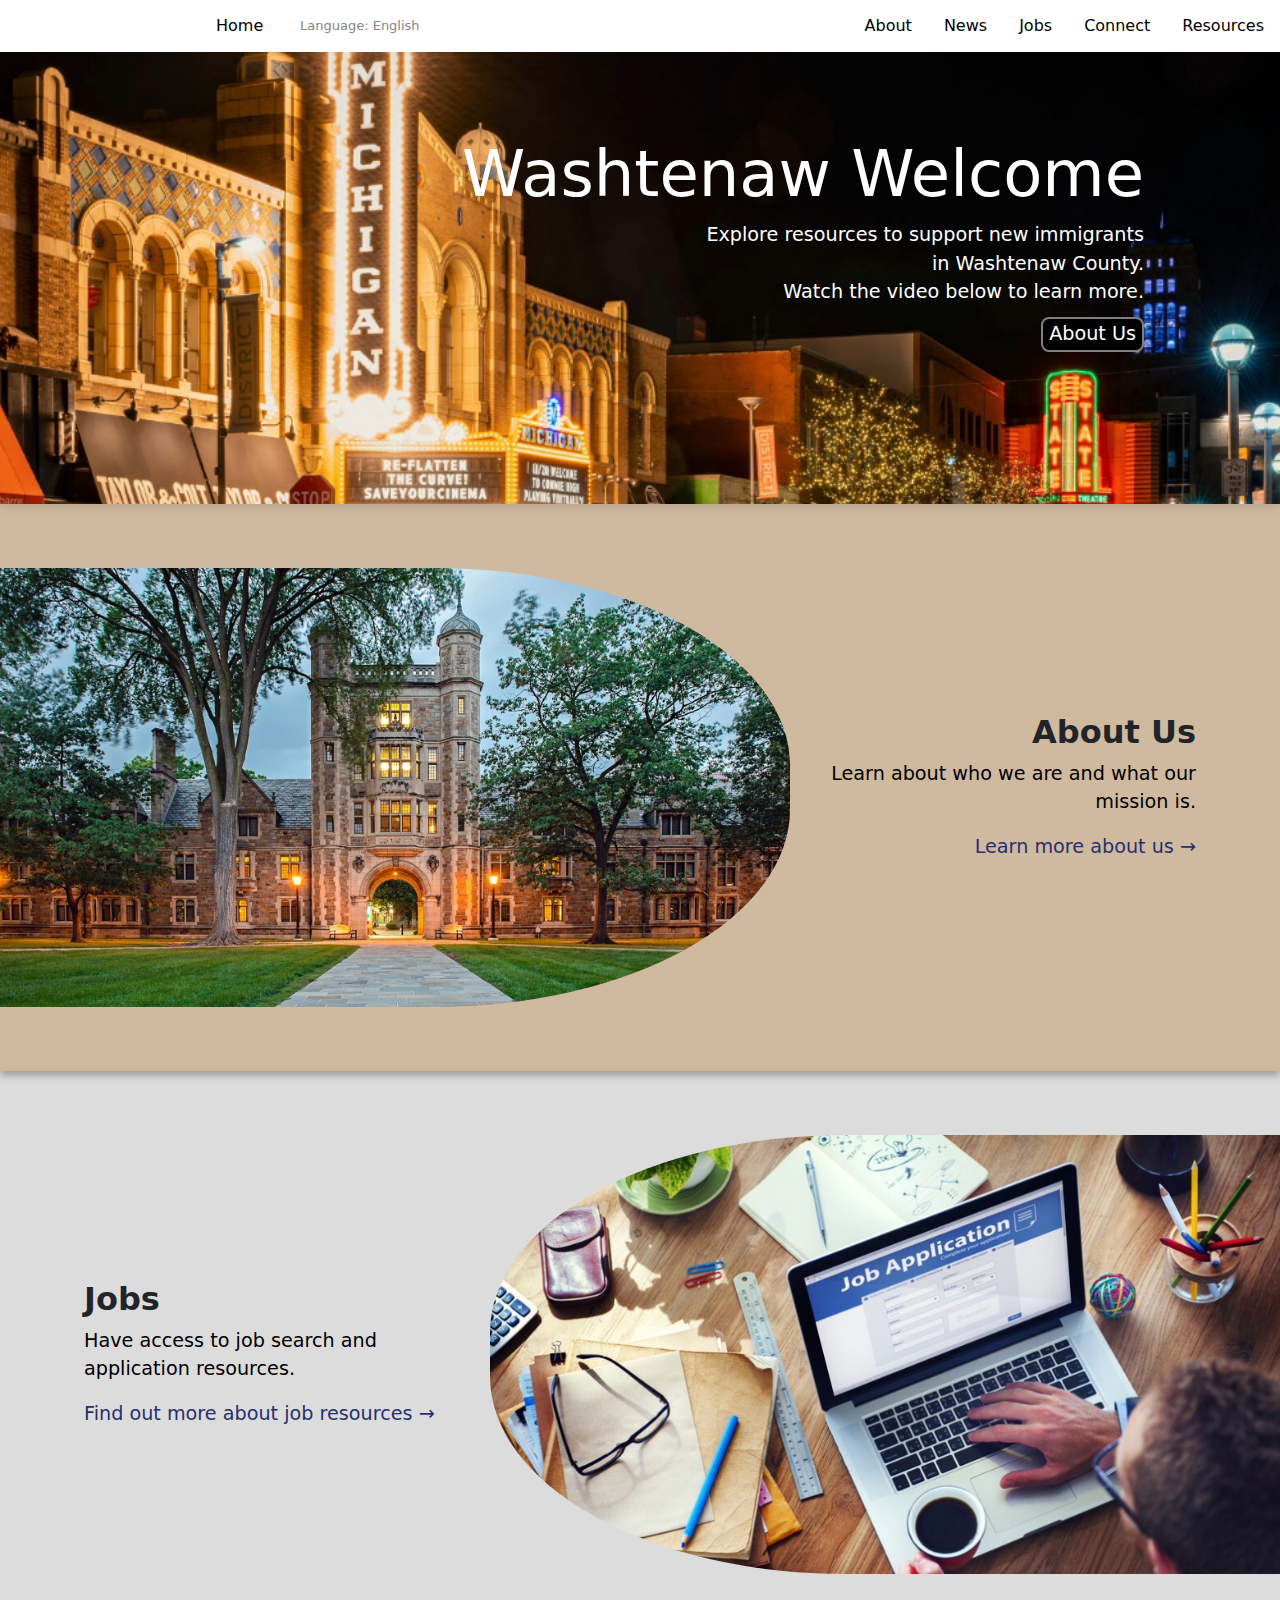
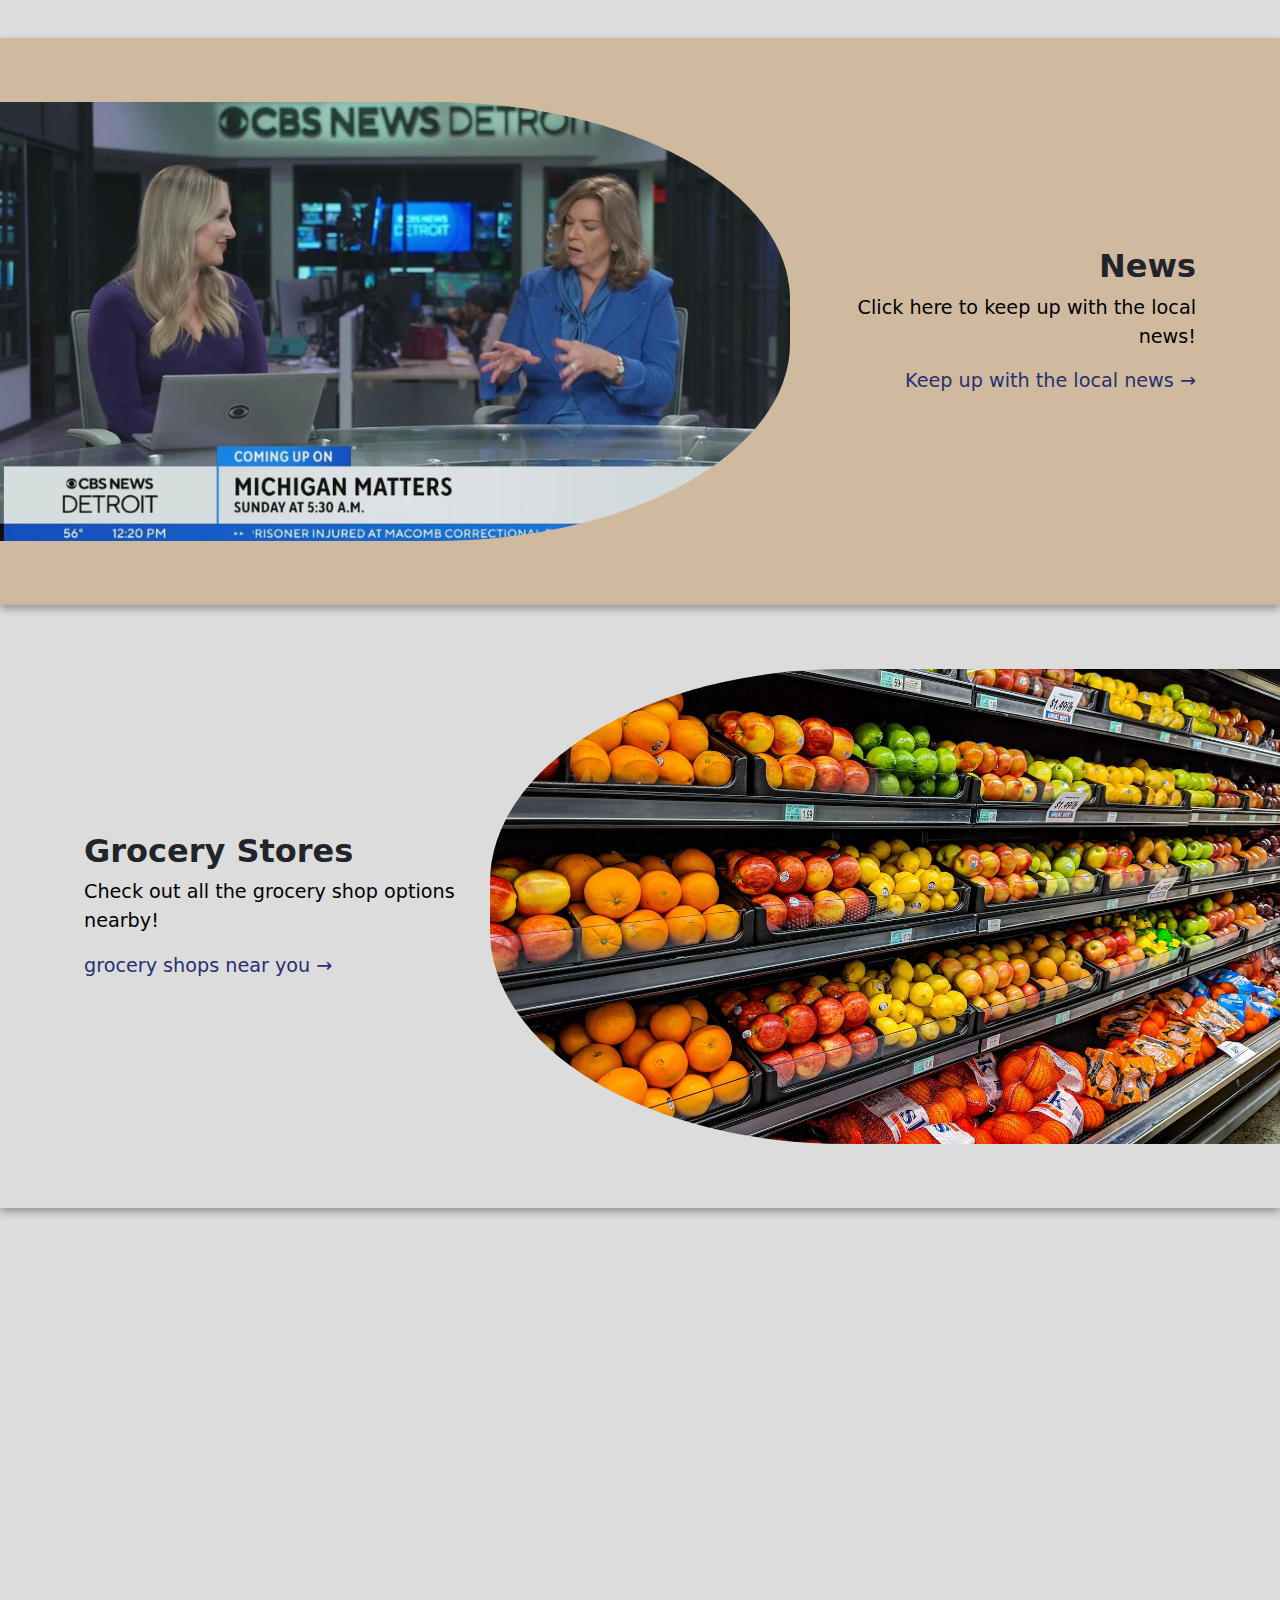
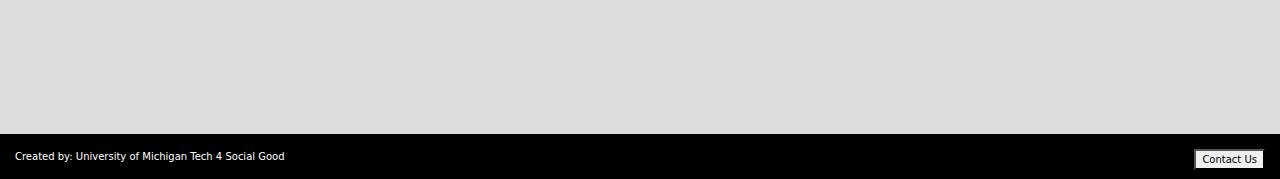
==== index.html @ 7ed46ae0 "small changes" ====
<!DOCTYPE html>
<html lang="en">
<head>
  <title>Home</title>
  <meta charset="utf-8">
  <meta name="viewport" content="width=device-width, initial-scale=1">
  <!-- Bootstrap -->
  <link href="https://cdn.jsdelivr.net/npm/bootstrap@5.3.0/dist/css/bootstrap.min.css" rel="stylesheet">
  <script src="https://cdn.jsdelivr.net/npm/bootstrap@5.3.0/dist/js/bootstrap.bundle.min.js"></script>
  <!-- Icons -->
  <link rel="stylesheet" href="https://cdnjs.cloudflare.com/ajax/libs/font-awesome/4.7.0/css/font-awesome.min.css">
  <!-- Our references -->
  <link rel="stylesheet" href="style.css">
  <script src="connected.js" type="text/javascript" defer></script>
</head>
<body class = "indexpage">

  <header-component></header-component>

  <div style="display: flex; position: relative; background-image: url('./images/index/statestreet.jpg'); background-size: cover; padding: 10px; box-shadow: 0 4px 8px rgba(0, 0, 0, 0.1);">
    <div class="text-box" style="flex: 1; padding: 10%; border-radius: 10px;">
        <div>
        <h1 class="glowing-text"  style="font-size: 5vw; text-align: right;">Washtenaw Welcome</h2>

        <p style="color: #ffffff; font-size: 1.5vw; text-align: right;">
          Explore resources to support new immigrants <br>
           in Washtenaw County. <br>
           Watch the video below to learn more.<br>
           <button class="custom-button" style="margin-top: 10px; align-self: right; size: 1.5vw;" onclick="window.location.href='about.html'">About Us</button>
          
        </p>
      </div>
    </div>
  </div>


  
  

  <!-- Carousel -->
  <!-- <div id="demo" class="carousel slide" data-bs-ride="carousel"> -->

    <!-- Indicators/dots -->
    <!-- <div class="carousel-indicators">
      <button type="button" data-bs-target="#demo" data-bs-slide-to="0" class="active"></button>
      <button type="button" data-bs-target="#demo" data-bs-slide-to="1"></button>
      <button type="button" data-bs-target="#demo" data-bs-slide-to="2"></button>
      <button type="button" data-bs-target="#demo" data-bs-slide-to="3"></button>
      <button type="button" data-bs-target="#demo" data-bs-slide-to="4"></button>
      <button type="button" data-bs-target="#demo" data-bs-slide-to="5"></button>
    </div>
     -->
    <!-- The slideshow/carousel -->
    <div style="display: flex; align-items: center; padding: 5% 5% 5% 0%; background-color: rgb(208, 186, 159); box-shadow: 0 4px 8px rgba(0, 0, 0, 0.317);">
      <img src="./images/index/UM_campus.jpg"style="width: 65%; max-width: 400px float; border-radius: 0% 45% 45% 0%;">
      <div style="padding: 20px;">
        <h4 style="font-weight: bolder; text-align: right; font-size: 2.5vw;">About Us</h4>
        <p style="text-align: right; font-size: 1.5vw;">Learn about who we are and what our mission is.</p>
        <a href="about.html" style="float: right; color:rgb(38, 48, 112); font-size: 1.5vw;">Learn more about us → </a>
      </div>
    </div>

    <div style="display: flex; align-items: center; padding: 5% 0% 5% 5%; box-shadow: 0 4px 8px rgba(0, 0, 0, 0.317);">
      <div style="padding: 20px;">
        <h4 style="font-weight: bolder; text-align: left; font-size: 2.5vw;">Jobs</h4>
        <p style="text-align: left; font-size: 1.5vw;">Have access to job search and application resources.</p>
        <a href="jobs.html" style="float: left; color:rgb(38, 48, 112); font-size: 1.5vw;">Find out more about job resources → </a>
      </div>
      <img src="./images/index/job.jpg" style="width: 65%; border-radius: 45% 0% 0% 45%; float: right;">
    </div>

    <div style="display: flex; align-items: center; padding: 5% 5% 5% 0%; background-color: rgb(208, 186, 159); box-shadow: 0 4px 8px rgba(0, 0, 0, 0.317);">
      <img src="./images/index/MI_NEWS.jpg"style="width: 65%; max-width: 400px float; border-radius: 0% 45% 45% 0%;">
      <div style="padding: 20px;">
        <h4 style="font-weight: bolder; text-align: right; font-size: 2.5vw;">News</h4>
        <p style="text-align: right; font-size: 1.5vw;">Click here to keep up with the local news!</p>
        <a href="news.html" style="float: right; color:rgb(38, 48, 112); font-size: 1.5vw;">Keep up with the local news → </a>
      </div>
    </div>


    <div style="display: flex; align-items: center; padding: 5% 0% 5% 5%; box-shadow: 0 4px 8px rgba(0, 0, 0, 0.317);">
      <div style="padding: 20px;">
        <h4 style="font-weight: bolder; text-align: left; font-size: 2.5vw;">Grocery Stores</h4>
        <p style="text-align: left; font-size: 1.5vw;">Check out all the grocery shop options nearby!</p>
        <a href="about.html" style="float: left; color:rgb(38, 48, 112); font-size: 1.5vw;">grocery shops near you → </a>
      </div>
      <img src="./images/index/grocery.jpeg"style="width: 65%; border-radius: 45% 0% 0% 45%;">
    </div>


    
      <!-- Add more image boxes as needed -->
    
    
    
    <!-- Left and right controls/icons
    <button class="carousel-control-prev" type="button" data-bs-target="#demo" data-bs-slide="prev" style="padding: 20px">
      <span class="carousel-control-prev-icon"></span>
    </button>
    <button class="carousel-control-next" type="button" data-bs-target="#demo" data-bs-slide="next" style="padding: 20px">
      <span class="carousel-control-next-icon"></span>
    </button>
  </div> -->

  <p align="center">
    <iframe width="650px" height="500px" style="padding:40px 0px 40px 0px;"
      src="https://www.youtube.com/embed/zKeGGfYfkYg">
    </iframe>
  </p>

  <footer-component></footer-component>

</body>
</html>
---- style.css ----
body {
    background-color: whitesmoke;
    height: 100%;
  }
  
  h1 {
    color: black;
    text-align: left;
    font-size: 5vw;
    /* margin: 5%; */
  }

  h3 {
    color:black;
    padding: 10%;
    font-size: 3em;
    /* text-shadow: 2px 2px 4px rgba(0, 0, 0, 0.5); */
  }
  
  p {
    color:black;
    font-size: 1.5em;
    text-align: left;
    /* margin: 5%; */
  }

  p3 {
    color:black;
    font-size: 1vw;
    text-align: center;
    padding: 10%;
    display:block;
    text-align: left;
  }

  /* footer */

  footer {
    font-size: 10px;
    position: relative;
    left: 0;
    bottom: 0;
    width: 100%;
    padding: 15px;
    background-color: black;
    color: white;
    z-index: 5
  }

  p2 {
    font-family: verdana;
    font-size: 10px;
  }

  /* header */

  ul {
    position: fixed;
    top: 0;
    width: 100%;
    list-style-type: none;
    margin: 0;
    padding: 0;
    overflow: visible;
    background-color: white;
    z-index: 5
  }
  
  li {
    float: left;
  }
  
  li a {
    display: block;
    color: black;
    text-align: center;
    padding: 14px 16px;
    text-decoration: none;
  }
  
  li a:hover {
    background-color: dodgerblue;
  }

  .active {
    background-color: white;
  }

  .btn {
    background-color: white; 
    border: none; 
    color: black; 
    padding: 12px 16px; 
    font-size: 16px; 
    cursor: pointer;
  }
  
  .btn:hover {
    color: dodgerblue;
    background-color: white;
  }

/* Dropdown Button */
.dropbtn {
  background-color: white;
  color: black;
  font-size: 16px;
  border: none;
  cursor: pointer;
  z-index: 6;
}

.dropbtn:hover, .dropbtn:focus {
  background-color: dodgerblue;
}

#myInput {
  box-sizing: border-box;
  background-image: './images/plane.png';
  background-position: 14px 12px;
  background-repeat: no-repeat;
  font-size: 16px;
  padding: 14px 20px 12px 45px;
  border: none;
  border-bottom: 1px solid #ddd;
}

#myInput:focus {outline: 3px solid #ddd;}

.dropdown {
  position: relative;
  display: inline-block;
  z-index: 6;
}

.dropdown-content {
  display: none;
  position: absolute;
  background-color: #f6f6f6;
  min-width: 150px;
  overflow: auto;
  border: 1px solid #ddd;
  z-index: 6;
  left: -40px; 
}

.dropdown-content a {
  color: black;
  padding: 10px 5px;
  text-decoration: none;
  display: block;
}

.dropdown-content a:hover {
  background-color: #f1f1f1;
}

.dropdown:hover .dropdown-content {
  display: block;
}

.dropdown a:hover {background-color: #ddd;}

.show {display: block;}

/* The alert message box */
.alert {
  position: -webkit-sticky; /* Safari */
  position: sticky;
  top: 0;
  background-color: red; 
  color: white;
  z-index: 10;
}

.closebtn {
  margin-left: 15px;
  color: white;
  font-weight: bold;
  float: right;
  font-size: 22px;
  line-height: 20px;
  cursor: pointer;
  transition: 0.3s;
}

.closebtn:hover {
  color: black;
}


/* Container holding the image and the text */
.container {

  position: relative;
  text-align: center;
  color: white;
  width: 100%;
  margin:auto;
  display: block;
}

.centered {
  font-size: 10vw;
  position: absolute;
  top: 50%;
  left: 50%;
  transform: translate(-50%, -50%);
}

/* Contact us */

.popup {
  position: fixed;
  z-index: 1;
  left: 0;
  top: 0;
  width: 100%;
  height: 100%;
  overflow: auto;
  background-color: rgba(0, 0, 0, 0.4);
  display: none;
}
.popup-content {
  background-color: white;
  margin: 10% auto;
  padding: 20px;
  border: 1px solid gray;
  width: 30%;
  font-weight: bolder;
}
.popup-content button {
  display: block;
  margin: 0 auto;
}
.show {
  display: block;
}

/* language option */
#box {
  margin: 0;
  width: 201px;
  height: 150px;
  background-color: #212121;
  position: fixed;
  display: none;
  inset: 0 0 auto auto;
  align-items: center;
  justify-content: center;
  left: 275px;
  top: 65px; 
  z-index: 2;
}

#language-box {
  width: 175px;
  height: 120px;
  background-color: white;
  border: 2px solid; /* Added "solid" for the border style */
  border-radius: 2px;
  box-sizing: border-box;
  overflow: hidden;
  margin-left: 13px;
  margin-top: 15px;
  transform: translateZ(0);
  z-index: 2;
}

#language-table {
  display: grid; /* Changed "grid-template-columns" to "display: grid" */
  grid-template-columns: 1fr 1fr;
  font-size: 13px;
  z-index: 2;
}

#language {
  background-color:white;
}

#language:hover {
  background-color:#aeb0b5;
}

.lang-btn {
  background-color: white;
  border: none;
  color: rgb(133, 133, 133);
  padding: 0;
  position: fixed;
  left: 300px;
  top: 16px; 
  font-size: 13px;
  cursor: pointer;
}

#deleter {
  height: 100%;
  width: 100%;
  margin-top: 50px;
  display:none;
  align-items: center;
  z-index: 1;
  position: fixed;
}

@media screen and (max-width: 610px) {
  .lang-btn {
    display: none;
  }
}

.custom-button {
  background-color: rgb(0, 0, 0);
  color: white; 
  border-radius: 8px;
  border: 2px solid rgba(255, 255, 255, 0.5);
  transition-duration: 0.4s;
  /* font-weight: bold; */
}

.custom-button:hover {
  background-color: white; 
  color: rgb(47, 54, 61);
  font-weight: bold;
  box-shadow: 0 12px 16px 0 rgba(0,0,0,0.24), 0 17px 50px 0 rgba(0,0,0,0.19);
}

@keyframes glowing {
  0% {
    text-shadow: 0 0 5px rgba(255, 202, 123, 0.5);
  }
  50% {
    text-shadow: 0 0 10px rgb(255, 192, 98, 1.0);
  }
  100% {
    text-shadow: 0 0 5px rgba(255, 202, 123, 0.5);
  }
}

.glowing-text {
  /* font-size: 10vw; */
  position: flex;
  top: 50%;
  left: 50%;
  /* transform: translate(-50%, -50%); */
  animation: glowing 2s infinite;
  color: white;
  /* text-align: center; */
  
}

/* about page */

.about-title{
  background: linear-gradient(rgba(0, 0, 0, 0.527),rgba(0, 0, 0, 0.5)), url("./images/about/umich_law_school.jpeg") no-repeat top center fixed;
  background-size: cover;
  /* width: 100%;
  margin: auto;
  display: block; */
  color: white;
  text-align: center;
  /* font-size: 2em; */
  text-align: left; 
  color: whitesmoke; 
  padding: 10%;
  text-shadow: 2px 2px 5px black;
}

section { 
  width: 100%;
  margin: auto; 
  display:flex; 
  align-items:center;
  justify-content: center;
  padding: 2em;
  /* background: linear-gradient(rgba(0, 0, 0, 0.527),rgba(0, 0, 0, 0.5)); */
}

.tag {
  opacity: 0;
  transform: translate(0, 10vh);
  transition: all 1s;
}

.tag.visible {
  opacity: 1;
  transform: translate(0, 0);
}

.gray { background-color: lightgray; }
.white { background-color: whitesmoke; }


.HoverDiv {
  position: relative;
  display:flex;
}

.HoverDiv img.move {
  max-width: 100%;
  text-align:center;
  -moz-transition: all 0.3s;
  -webkit-transition: all 0.3s;
  transition: all 0.3s;
}

.HoverDiv:hover img.move {
  -moz-transform: scale(1.1);
  -webkit-transform: scale(1.1);
  transform: scale(1.1);
}

img.move {
    display: inline-block;
    transition: 0.3s;
  position:relative;
  z-index:1;
}


img.move:hover {
   -webkit-transform: skewX(-20deg);
  -ms-transform: skewX(-20deg);
  transform: skewX(-20deg);
  -webkit-transform-origin:0 0;
  -ms-transform-origin:0 0;
  transform-origin:0 0;
}

.indexpage{
  background: rgb(220, 220, 220);
}

/* links */
a {
	color: #18272F;
  position: relative;
  text-decoration: none;
}

a::before {
  content: '';
  position: absolute;
  width: 100%;
  height: 3px;
  border-radius: 5px;
  background-color: #2b3355;
  bottom: 0;
  left: 0;
  transform-origin: right;
  transform: scaleX(0);
  transition: transform .3s ease-in-out;
}

a:hover::before {
  transform-origin: left;
  transform: scaleX(1);
}
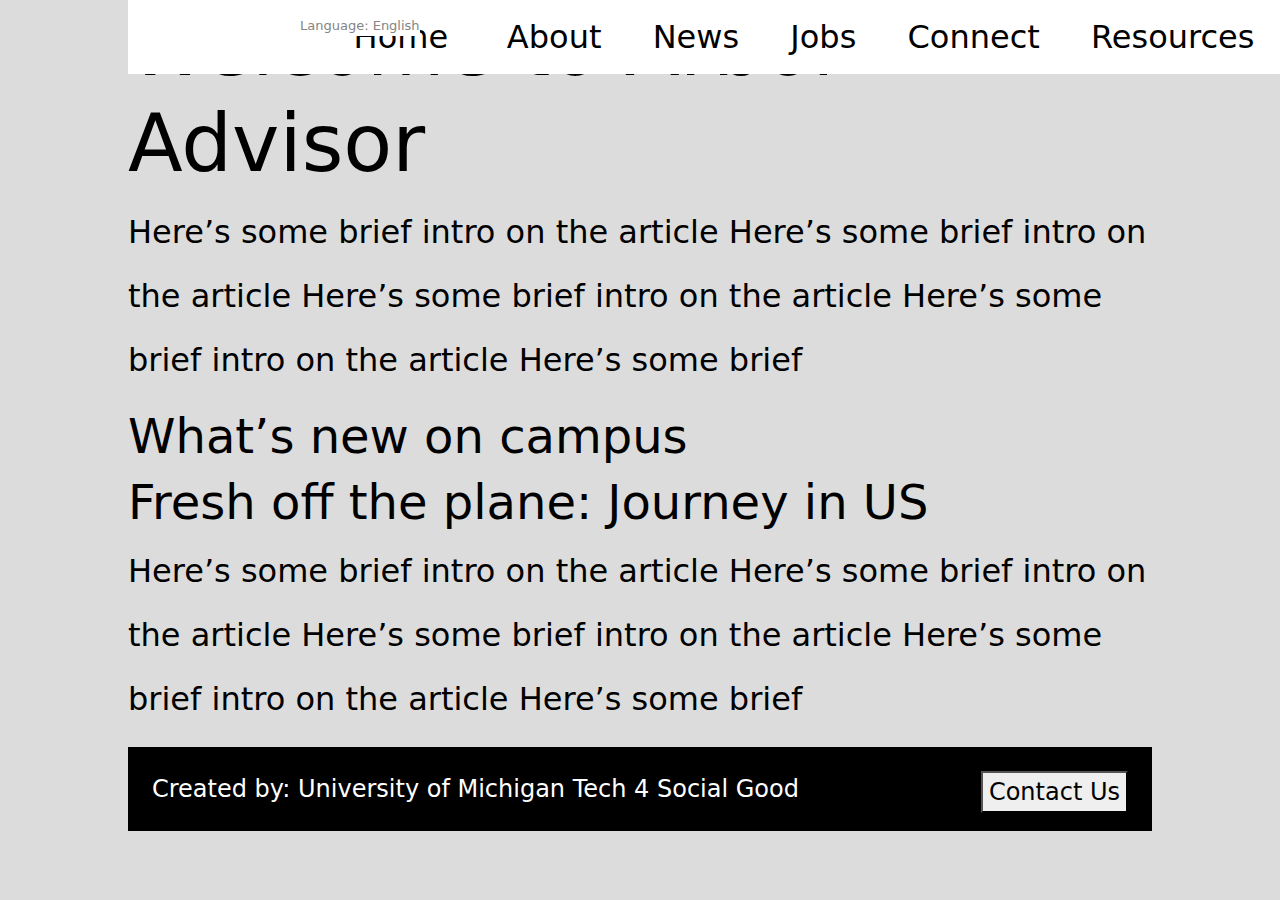
==== commit 62dae8b7: "Merge pull request #8 from mandyschen/kazuhidelee-patch-1" ====
--- a/index.html
+++ b/index.html
@@ -17,99 +17,38 @@
 
   <header-component></header-component>
 
-  <div style="display: flex; position: relative; background-image: url('./images/index/statestreet.jpg'); background-size: cover; padding: 10px; box-shadow: 0 4px 8px rgba(0, 0, 0, 0.1);">
-    <div class="text-box" style="flex: 1; padding: 10%; border-radius: 10px;">
+  <div>
+    <div>
         <div>
-        <h1 class="glowing-text"  style="font-size: 5vw; text-align: right;">Washtenaw Welcome</h2>
-
-        <p style="color: #ffffff; font-size: 1.5vw; text-align: right;">
-          Explore resources to support new immigrants <br>
-           in Washtenaw County. <br>
-           Watch the video below to learn more.<br>
-           <button class="custom-button" style="margin-top: 10px; align-self: right; size: 1.5vw;" onclick="window.location.href='about.html'">About Us</button>
-          
+        <h1 >Welcome to Arbor Advisor</h1>
+        <p>
+          Here’s some brief intro on the article 
+          Here’s some brief intro on the article Here’s some brief intro on the article 
+          Here’s some brief intro on the article 
+          Here’s some brief 
         </p>
       </div>
     </div>
   </div>
 
 
-  
-  
+  <div>
+    <h2>What’s new on campus</h2>
+    <div>
+        <!-- <img src="./images/index/job.jpg"> -->
+    </div>
+  </div>
 
-  <!-- Carousel -->
-  <!-- <div id="demo" class="carousel slide" data-bs-ride="carousel"> -->
-
-    <!-- Indicators/dots -->
-    <!-- <div class="carousel-indicators">
-      <button type="button" data-bs-target="#demo" data-bs-slide-to="0" class="active"></button>
-      <button type="button" data-bs-target="#demo" data-bs-slide-to="1"></button>
-      <button type="button" data-bs-target="#demo" data-bs-slide-to="2"></button>
-      <button type="button" data-bs-target="#demo" data-bs-slide-to="3"></button>
-      <button type="button" data-bs-target="#demo" data-bs-slide-to="4"></button>
-      <button type="button" data-bs-target="#demo" data-bs-slide-to="5"></button>
-    </div>
-     -->
-    <!-- The slideshow/carousel -->
-    <div style="display: flex; align-items: center; padding: 5% 5% 5% 0%; background-color: rgb(208, 186, 159); box-shadow: 0 4px 8px rgba(0, 0, 0, 0.317);">
-      <img src="./images/index/UM_campus.jpg"style="width: 65%; max-width: 400px float; border-radius: 0% 45% 45% 0%;">
-      <div style="padding: 20px;">
-        <h4 style="font-weight: bolder; text-align: right; font-size: 2.5vw;">About Us</h4>
-        <p style="text-align: right; font-size: 1.5vw;">Learn about who we are and what our mission is.</p>
-        <a href="about.html" style="float: right; color:rgb(38, 48, 112); font-size: 1.5vw;">Learn more about us → </a>
-      </div>
-    </div>
-
-    <div style="display: flex; align-items: center; padding: 5% 0% 5% 5%; box-shadow: 0 4px 8px rgba(0, 0, 0, 0.317);">
-      <div style="padding: 20px;">
-        <h4 style="font-weight: bolder; text-align: left; font-size: 2.5vw;">Jobs</h4>
-        <p style="text-align: left; font-size: 1.5vw;">Have access to job search and application resources.</p>
-        <a href="jobs.html" style="float: left; color:rgb(38, 48, 112); font-size: 1.5vw;">Find out more about job resources → </a>
-      </div>
-      <img src="./images/index/job.jpg" style="width: 65%; border-radius: 45% 0% 0% 45%; float: right;">
-    </div>
-
-    <div style="display: flex; align-items: center; padding: 5% 5% 5% 0%; background-color: rgb(208, 186, 159); box-shadow: 0 4px 8px rgba(0, 0, 0, 0.317);">
-      <img src="./images/index/MI_NEWS.jpg"style="width: 65%; max-width: 400px float; border-radius: 0% 45% 45% 0%;">
-      <div style="padding: 20px;">
-        <h4 style="font-weight: bolder; text-align: right; font-size: 2.5vw;">News</h4>
-        <p style="text-align: right; font-size: 1.5vw;">Click here to keep up with the local news!</p>
-        <a href="news.html" style="float: right; color:rgb(38, 48, 112); font-size: 1.5vw;">Keep up with the local news → </a>
-      </div>
-    </div>
-
-
-    <div style="display: flex; align-items: center; padding: 5% 0% 5% 5%; box-shadow: 0 4px 8px rgba(0, 0, 0, 0.317);">
-      <div style="padding: 20px;">
-        <h4 style="font-weight: bolder; text-align: left; font-size: 2.5vw;">Grocery Stores</h4>
-        <p style="text-align: left; font-size: 1.5vw;">Check out all the grocery shop options nearby!</p>
-        <a href="about.html" style="float: left; color:rgb(38, 48, 112); font-size: 1.5vw;">grocery shops near you → </a>
-      </div>
-      <img src="./images/index/grocery.jpeg"style="width: 65%; border-radius: 45% 0% 0% 45%;">
-    </div>
-
-
-    
-      <!-- Add more image boxes as needed -->
-    
-    
-    
-    <!-- Left and right controls/icons
-    <button class="carousel-control-prev" type="button" data-bs-target="#demo" data-bs-slide="prev" style="padding: 20px">
-      <span class="carousel-control-prev-icon"></span>
-    </button>
-    <button class="carousel-control-next" type="button" data-bs-target="#demo" data-bs-slide="next" style="padding: 20px">
-      <span class="carousel-control-next-icon"></span>
-    </button>
-  </div> -->
-
-  <p align="center">
-    <iframe width="650px" height="500px" style="padding:40px 0px 40px 0px;"
-      src="https://www.youtube.com/embed/zKeGGfYfkYg">
-    </iframe>
-  </p>
+  <div class="Rectangle-86;">
+    <h2>Fresh off the plane: Journey in US</h2>
+    <p>Here’s some brief intro on the article 
+      Here’s some brief intro on the article 
+      Here’s some brief intro on the article 
+      Here’s some brief intro on the article 
+      Here’s some brief</p>
+  </div>
 
   <footer-component></footer-component>
 
 </body>
-</html>+</html>
--- a/style.css
+++ b/style.css
@@ -1,33 +1,42 @@
-  
   body {
-    background-color: whitesmoke;
+    background-color: white;
     height: 100%;
+    padding: 0% 10%;
   }
   
   h1 {
     color: black;
     text-align: left;
-    font-size: 5vw;
-    /* margin: 5%; */
+    font-size: 5em;
+  }
+
+  h2 {
+    color: black;
+    text-align: left;
+    font-size: 3em;
   }
 
   h3 {
     color:black;
     padding: 10%;
-    font-size: 3em;
-    /* text-shadow: 2px 2px 4px rgba(0, 0, 0, 0.5); */
+    font-size: 2em;
   }
   
   p {
     color:black;
-    font-size: 1.5em;
+    font-size: 2em;
     text-align: left;
-    /* margin: 5%; */
+    line-height: 2em;
+  }
+
+  p2 {
+    font-family: verdana;
+    font-size: 3em;
   }
 
   p3 {
     color:black;
-    font-size: 1vw;
+    font-size: 5em;
     text-align: center;
     padding: 10%;
     display:block;
@@ -37,20 +46,15 @@
   /* footer */
 
   footer {
-    font-size: 10px;
+    font-size: 1.5em;
     position: relative;
     left: 0;
     bottom: 0;
     width: 100%;
-    padding: 15px;
+    padding: 1em;
     background-color: black;
     color: white;
-    z-index: 5
-  }
-
-  p2 {
-    font-family: verdana;
-    font-size: 10px;
+    z-index: 5;
   }
 
   /* header */
@@ -58,13 +62,14 @@
   ul {
     position: fixed;
     top: 0;
-    width: 100%;
+    width: 90%;
     list-style-type: none;
     margin: 0;
     padding: 0;
     overflow: visible;
     background-color: white;
-    z-index: 5
+    z-index: 5;
+    font-size: 2em;
   }
   
   li {
@@ -75,7 +80,7 @@
     display: block;
     color: black;
     text-align: center;
-    padding: 14px 16px;
+    padding: 1vw 2vw;
     text-decoration: none;
   }
   
@@ -91,15 +96,15 @@
     background-color: white; 
     border: none; 
     color: black; 
-    padding: 12px 16px; 
-    font-size: 16px; 
+    padding: 1em; 
+    font-size: 2em; 
     cursor: pointer;
   }
   
-  .btn:hover {
-    color: dodgerblue;
+  /* .btn:hover {
+    color: black;
     background-color: white;
-  }
+  } */
 
 /* Dropdown Button */
 .dropbtn {
@@ -164,9 +169,10 @@
 
 .show {display: block;}
 
-/* The alert message box */
+
+/* Alert box - to be deleted
 .alert {
-  position: -webkit-sticky; /* Safari */
+  position: -webkit-sticky; 
   position: sticky;
   top: 0;
   background-color: red; 
@@ -187,12 +193,11 @@
 
 .closebtn:hover {
   color: black;
-}
+} */
 
 
 /* Container holding the image and the text */
 .container {
-
   position: relative;
   text-align: center;
   color: white;
@@ -419,7 +424,6 @@
   z-index:1;
 }
 
-
 img.move:hover {
    -webkit-transform: skewX(-20deg);
   -ms-transform: skewX(-20deg);
@@ -460,3 +464,75 @@
 }
 
 
+.routes {
+  border: none;
+  color: black;
+  width: 90%;
+  padding: 2vw;
+  text-align: center;
+  text-decoration: none;
+  display: block;
+  font-size: 2vw;
+  /* margin: 4px 2px; */
+  cursor: pointer;
+  background-color: white;
+}
+
+.routes:hover {
+  background-color: #414141;
+  color: white;
+} 
+
+#container {
+  width: 100%;
+  margin: auto;
+}
+
+#first {
+  width: 30%;
+  float: left;
+  height: auto;
+}
+
+#second {
+  width: 70%;
+  float: left;
+  background-color: lightgray;
+}
+
+#clear {
+  clear: both;
+}
+
+.ourButton {
+  border: none;
+  color: black;
+  padding: 2vw;
+  text-align: center;
+  font-size: 2vw;
+  cursor: pointer;
+}
+
+.ourButton:hover {
+  background-color: black;
+  color: white;
+} 
+
+/* 
+.buttonRoutes button {
+  background-color: #04AA6D; 
+  border: 1px solid green; 
+  color: white; 
+  padding: 10px 24px; 
+  cursor: pointer; 
+  width: 50%; 
+  display: block; 
+}
+
+.buttonRoutes button:not(:last-child) {
+  border-bottom: none;
+}
+
+.buttonRoutes button:hover {
+  background-color: #3e8e41;
+} */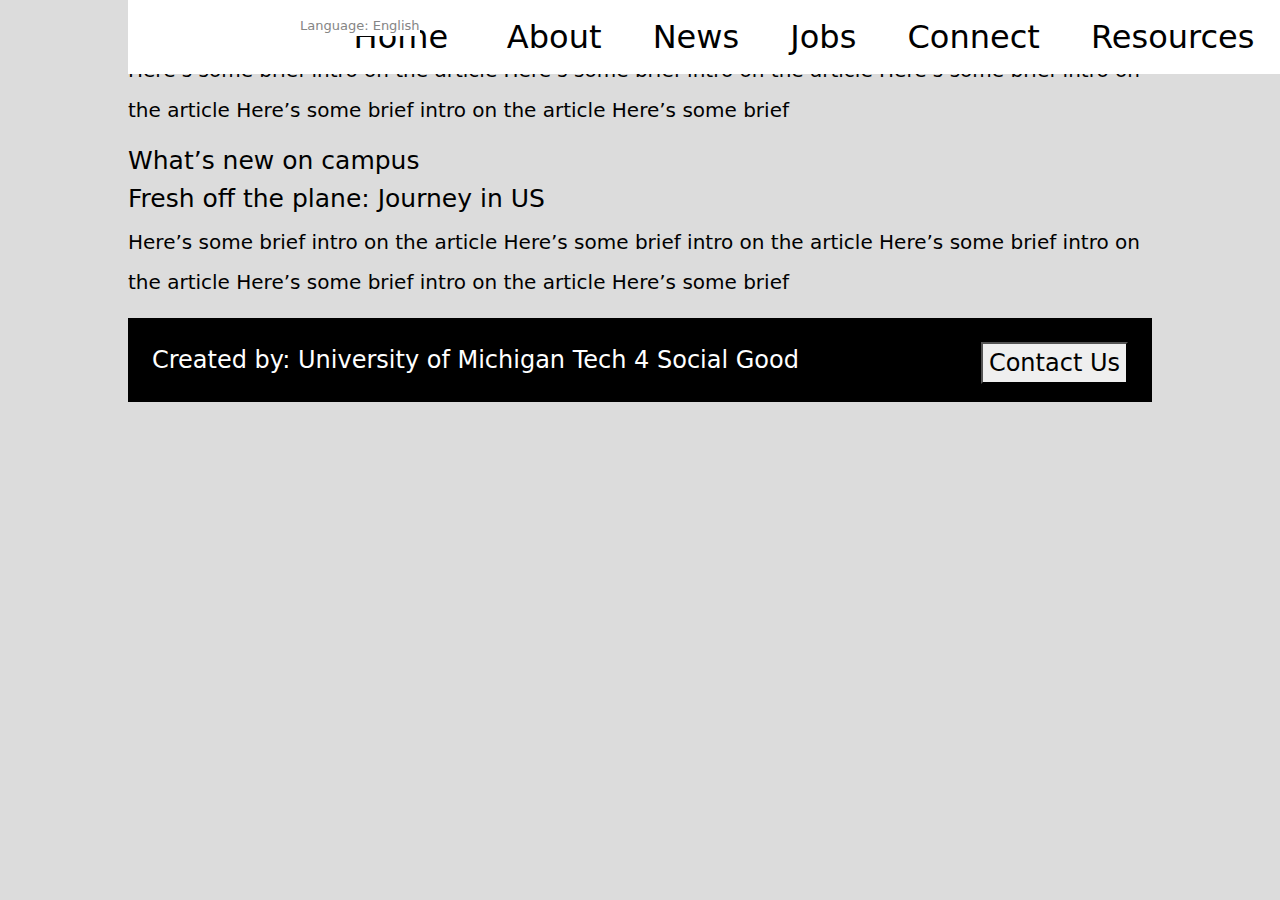
==== commit 67ba6f02: "index" ====
--- a/index.html
+++ b/index.html
@@ -51,4 +51,4 @@
   <footer-component></footer-component>
 
 </body>
-</html>
+</html>--- a/style.css
+++ b/style.css
@@ -7,40 +7,20 @@
   h1 {
     color: black;
     text-align: left;
-    font-size: 5em;
+    font-size: 35px;
   }
 
   h2 {
     color: black;
     text-align: left;
-    font-size: 3em;
-  }
-
-  h3 {
-    color:black;
-    padding: 10%;
-    font-size: 2em;
+    font-size: 25px;
   }
   
   p {
     color:black;
-    font-size: 2em;
+    font-size: 20px;
     text-align: left;
-    line-height: 2em;
-  }
-
-  p2 {
-    font-family: verdana;
-    font-size: 3em;
-  }
-
-  p3 {
-    color:black;
-    font-size: 5em;
-    text-align: center;
-    padding: 10%;
-    display:block;
-    text-align: left;
+    line-height: 40px;
   }
 
   /* footer */
@@ -170,34 +150,8 @@
 .show {display: block;}
 
 
-/* Alert box - to be deleted
-.alert {
-  position: -webkit-sticky; 
-  position: sticky;
-  top: 0;
-  background-color: red; 
-  color: white;
-  z-index: 10;
-}
-
-.closebtn {
-  margin-left: 15px;
-  color: white;
-  font-weight: bold;
-  float: right;
-  font-size: 22px;
-  line-height: 20px;
-  cursor: pointer;
-  transition: 0.3s;
-}
-
-.closebtn:hover {
-  color: black;
-} */
-
-
 /* Container holding the image and the text */
-.container {
+/* .container {
   position: relative;
   text-align: center;
   color: white;
@@ -212,7 +166,7 @@
   top: 50%;
   left: 50%;
   transform: translate(-50%, -50%);
-}
+} */
 
 /* Contact us */
 
@@ -316,57 +270,11 @@
   }
 }
 
-.custom-button {
-  background-color: rgb(0, 0, 0);
-  color: white; 
-  border-radius: 8px;
-  border: 2px solid rgba(255, 255, 255, 0.5);
-  transition-duration: 0.4s;
-  /* font-weight: bold; */
-}
-
-.custom-button:hover {
-  background-color: white; 
-  color: rgb(47, 54, 61);
-  font-weight: bold;
-  box-shadow: 0 12px 16px 0 rgba(0,0,0,0.24), 0 17px 50px 0 rgba(0,0,0,0.19);
-}
-
-@keyframes glowing {
-  0% {
-    text-shadow: 0 0 5px rgba(255, 202, 123, 0.5);
-  }
-  50% {
-    text-shadow: 0 0 10px rgb(255, 192, 98, 1.0);
-  }
-  100% {
-    text-shadow: 0 0 5px rgba(255, 202, 123, 0.5);
-  }
-}
-
-.glowing-text {
-  /* font-size: 10vw; */
-  position: flex;
-  top: 50%;
-  left: 50%;
-  /* transform: translate(-50%, -50%); */
-  animation: glowing 2s infinite;
-  color: white;
-  /* text-align: center; */
-  
-}
-
 /* about page */
 
 .about-title{
   background: linear-gradient(rgba(0, 0, 0, 0.527),rgba(0, 0, 0, 0.5)), url("./images/about/umich_law_school.jpeg") no-repeat top center fixed;
   background-size: cover;
-  /* width: 100%;
-  margin: auto;
-  display: block; */
-  color: white;
-  text-align: center;
-  /* font-size: 2em; */
   text-align: left; 
   color: whitesmoke; 
   padding: 10%;
@@ -468,11 +376,11 @@
   border: none;
   color: black;
   width: 90%;
-  padding: 2vw;
+  padding: 20px;
   text-align: center;
   text-decoration: none;
   display: block;
-  font-size: 2vw;
+  font-size: 20px;
   /* margin: 4px 2px; */
   cursor: pointer;
   background-color: white;
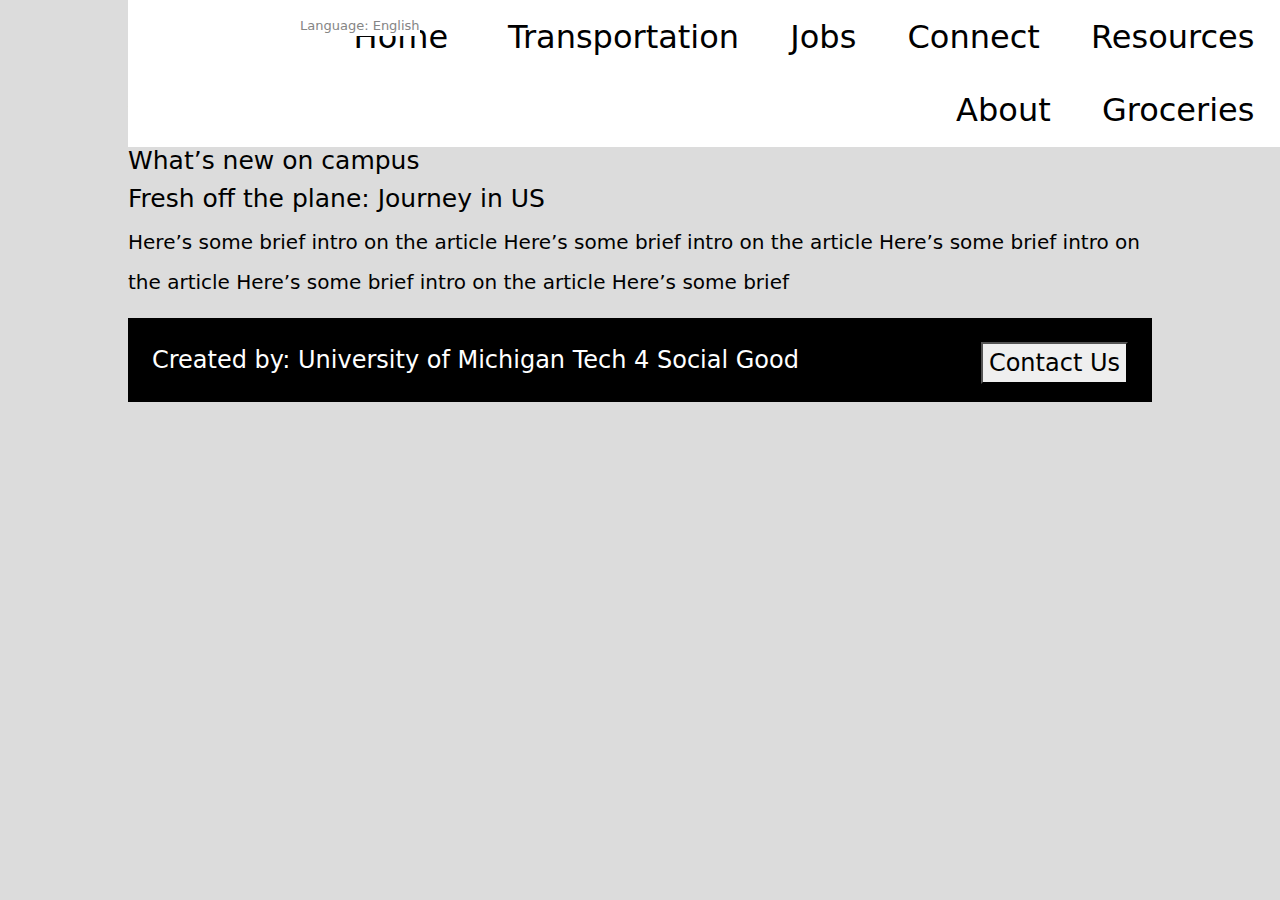
==== commit e3c94b06: "Merge branch 'main' of https://github.com/mandyschen/WashtenawWelcome into tony" ====
--- a/index.html
+++ b/index.html
@@ -51,4 +51,4 @@
   <footer-component></footer-component>
 
 </body>
-</html>+</html>
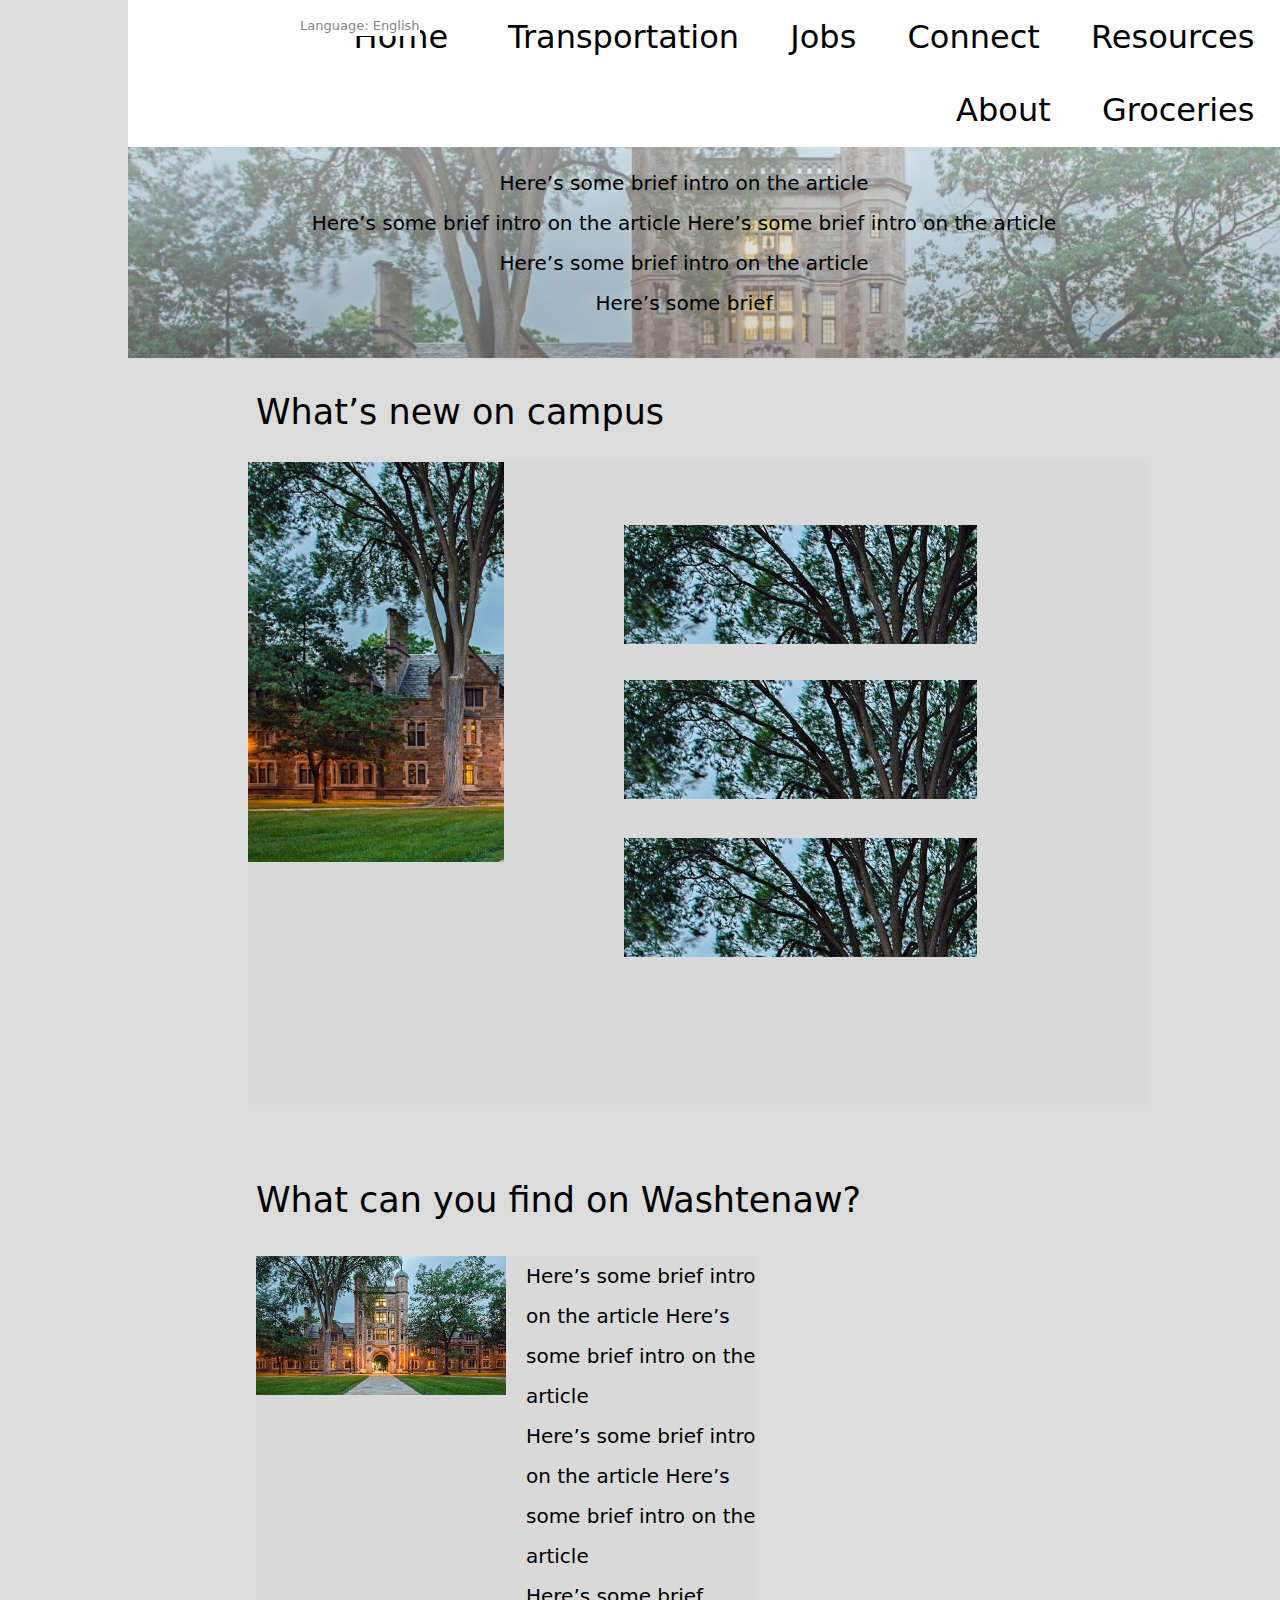
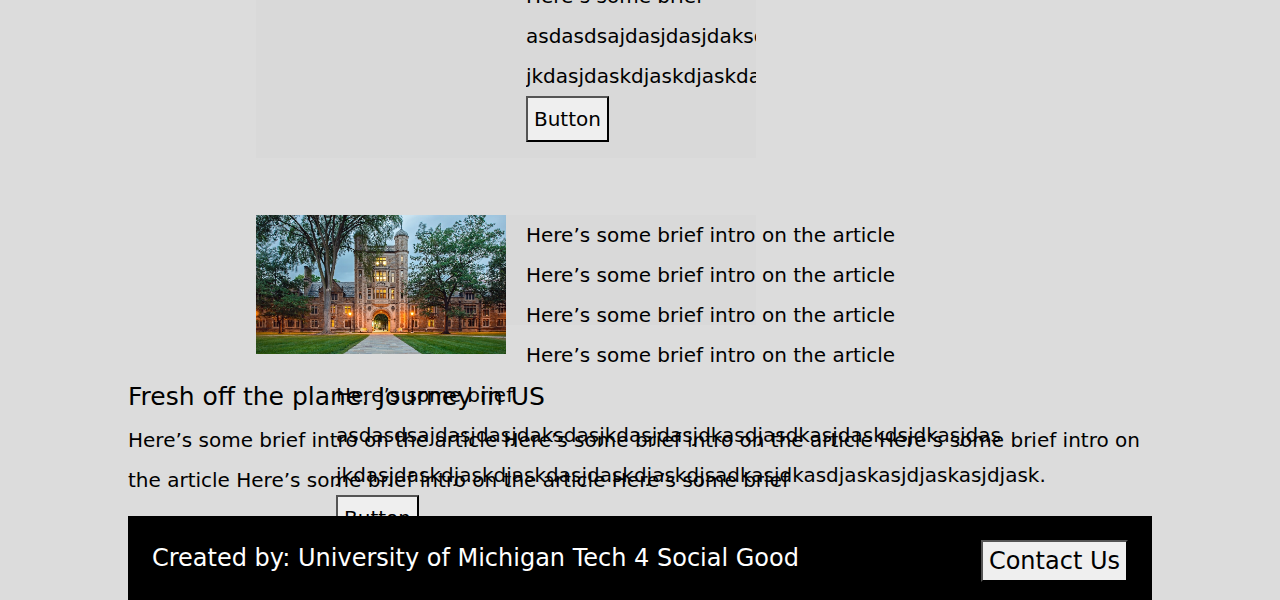
==== commit 9b3382f4: "index" ====
--- a/index.html
+++ b/index.html
@@ -17,27 +17,63 @@
 
   <header-component></header-component>
 
-  <div>
-    <div>
-        <div>
-        <h1 >Welcome to Arbor Advisor</h1>
-        <p>
-          Here’s some brief intro on the article 
-          Here’s some brief intro on the article Here’s some brief intro on the article 
-          Here’s some brief intro on the article 
-          Here’s some brief 
+  <div style="background: linear-gradient(rgba(255, 255, 255, 0.677), rgba(165, 165, 165, 0.5)), 
+              url(./images/about/umich_law_school.jpeg); background-size: cover;
+              width: 1280px;
+              height: 357px;
+              margin: 1px 0 33px;
+              padding: 112px 296px 90px 128px;">
+    <h1 style="text-align: center;">Welcome to Arbor Advisor</h1>
+    <p style="text-align: center;">
+      Here’s some brief intro on the article<br>
+      Here’s some brief intro on the article 
+      Here’s some brief intro on the article<br> 
+      Here’s some brief intro on the article <br>
+      Here’s some brief 
+    </p>
+</div>
+
+  
+
+<h1 style="margin: 33px 216.4px 29px 128px;">What’s new on campus</h1>
+<div style="display: flex; align-items: flex-start; width: 900px; margin: 29px 51px 74px 120px; background-color: #d9d9d9;">
+    <div style="width: 636px; height: 400px; background: url('./images/about/umich_law_school.jpeg'); background-size: cover;"></div>
+    <div style="display: flex; flex-direction: column; justify-content: space-between; margin: 29px 51px 74px 120px;">
+        <div style="width: 353px; height: 119px; background: url('./images/about/umich_law_school.jpeg'); margin: 34px 120px 18px 0;"></div>
+        <div style="width: 353px; height: 119px; background: url('./images/about/umich_law_school.jpeg'); margin: 18px 120px 20px 0;"></div>
+        <div style="width: 353px; height: 119px; background: url('./images/about/umich_law_school.jpeg'); margin: 19px 120px 74px 0"></div>
+    </div>
+</div>
+
+
+  <h1 style = "margin: 33px 216.4px 29px 128px;">What can you find on Washtenaw?</h1>
+  <div style="width: 500px; margin: 35px 79px 57px 128px; background-color: #d9d9d9; overflow: hidden;">
+    <img src="./images/about/umich_law_school.jpeg" alt="ALT TEXT" style="max-width: 50%; float: left; margin-right: 20px;">
+    <div style="overflow: hidden;">
+        <p style="text-align:left">
+            Here’s some brief intro on the article Here’s some brief intro on the article <br>
+            Here’s some brief intro on the article Here’s some brief intro on the article <br>
+            Here’s some brief asdasdsajdasjdasjdaksdasjkdasjdasjdkasdjasdkasjdaskdsjdkasjdas<br>
+            jkdasjdaskdjaskdjaskdasjdaskdjaskdjsadkasjdkasdjaskasjdjaskasjdjask.<br>
+            <button>Button</button>
         </p>
-      </div>
     </div>
   </div>
 
-
-  <div>
-    <h2>What’s new on campus</h2>
-    <div>
-        <!-- <img src="./images/index/job.jpg"> -->
+  <div style="width: 500px; margin: 35px 79px 57px 128px; background-color: #d9d9d9;">
+    <img src="./images/about/umich_law_school.jpeg" alt="ALT TEXT" style="max-width: 50%; float: left; margin-right: 20px;">
+    <div style="width: 593px;height: 110px; margin: 35px 126px 35px 80px;">
+        <p style="text-align:left">
+            Here’s some brief intro on the article Here’s some brief intro on the article <br>
+            Here’s some brief intro on the article Here’s some brief intro on the article <br>
+            Here’s some brief asdasdsajdasjdasjdaksdasjkdasjdasjdkasdjasdkasjdaskdsjdkasjdas<br>
+            jkdasjdaskdjaskdjaskdasjdaskdjaskdjsadkasjdkasdjaskasjdjaskasjdjask.<br>
+          <button>Button</button>
+        </p>
     </div>
   </div>
+
+  
 
   <div class="Rectangle-86;">
     <h2>Fresh off the plane: Journey in US</h2>
@@ -48,6 +84,8 @@
       Here’s some brief</p>
   </div>
 
+  
+
   <footer-component></footer-component>
 
 </body>
--- a/style.css
+++ b/style.css
@@ -1,148 +1,148 @@
-  body {
-    background-color: white;
-    height: 100%;
-    padding: 0% 10%;
-  }
-  
-  h1 {
-    color: black;
-    text-align: left;
-    font-size: 35px;
-  }
-
-  h2 {
-    color: black;
-    text-align: left;
-    font-size: 25px;
-  }
-  
-  p {
-    color:black;
-    font-size: 20px;
-    text-align: left;
-    line-height: 40px;
-  }
-
-  /* footer */
-
-  footer {
-    font-size: 1.5em;
-    position: relative;
-    left: 0;
-    bottom: 0;
-    width: 100%;
-    padding: 1em;
-    background-color: black;
-    color: white;
-    z-index: 5;
-  }
-
-  /* header */
-
-  ul {
-    position: fixed;
-    top: 0;
-    width: 90%;
-    list-style-type: none;
-    margin: 0;
-    padding: 0;
-    overflow: visible;
-    background-color: white;
-    z-index: 5;
-    font-size: 2em;
-  }
-  
-  li {
-    float: left;
-  }
-  
-  li a {
-    display: block;
-    color: black;
-    text-align: center;
-    padding: 1vw 2vw;
-    text-decoration: none;
-  }
-  
-  li a:hover {
-    background-color: dodgerblue;
-  }
-
-  .active {
-    background-color: white;
-  }
-
-  .btn {
-    background-color: white; 
-    border: none; 
-    color: black; 
-    padding: 1em; 
-    font-size: 2em; 
-    cursor: pointer;
-  }
-  
-  /* .btn:hover {
-    color: black;
-    background-color: white;
-  } */
+body {
+  background-color: white;
+  height: 100%;
+  padding: 0% 10%;
+}
+
+h1 {
+  color: black;
+  text-align: left;
+  font-size: 35px;
+}
+
+h2 {
+  color: black;
+  text-align: left;
+  font-size: 25px;
+}
+
+p {
+  color:black;
+  font-size: 20px;
+  text-align: left;
+  line-height: 40px;
+}
+
+/* footer */
+
+footer {
+  font-size: 1.5em;
+  position: relative;
+  left: 0;
+  bottom: 0;
+  width: 100%;
+  padding: 1em;
+  background-color: black;
+  color: white;
+  z-index: 5;
+}
+
+/* header */
+
+ul {
+  position: fixed;
+  top: 0;
+  width: 90%;
+  list-style-type: none;
+  margin: 0;
+  padding: 0;
+  overflow: visible;
+  background-color: white;
+  z-index: 5;
+  font-size: 2em;
+}
+
+li {
+  float: left;
+}
+
+li a {
+  display: block;
+  color: black;
+  text-align: center;
+  padding: 1vw 2vw;
+  text-decoration: none;
+}
+
+li a:hover {
+  background-color: dodgerblue;
+}
+
+.active {
+  background-color: white;
+}
+
+.btn {
+  background-color: white; 
+  border: none; 
+  color: black; 
+  padding: 1em; 
+  font-size: 2em; 
+  cursor: pointer;
+}
+
+/* .btn:hover {
+  color: black;
+  background-color: white;
+} */
 
 /* Dropdown Button */
 .dropbtn {
-  background-color: white;
-  color: black;
-  font-size: 16px;
-  border: none;
-  cursor: pointer;
-  z-index: 6;
+background-color: white;
+color: black;
+font-size: 16px;
+border: none;
+cursor: pointer;
+z-index: 6;
 }
 
 .dropbtn:hover, .dropbtn:focus {
-  background-color: dodgerblue;
+background-color: dodgerblue;
 }
 
 #myInput {
-  box-sizing: border-box;
-  background-image: './images/plane.png';
-  background-position: 14px 12px;
-  background-repeat: no-repeat;
-  font-size: 16px;
-  padding: 14px 20px 12px 45px;
-  border: none;
-  border-bottom: 1px solid #ddd;
+box-sizing: border-box;
+background-image: './images/plane.png';
+background-position: 14px 12px;
+background-repeat: no-repeat;
+font-size: 16px;
+padding: 14px 20px 12px 45px;
+border: none;
+border-bottom: 1px solid #ddd;
 }
 
 #myInput:focus {outline: 3px solid #ddd;}
 
 .dropdown {
-  position: relative;
-  display: inline-block;
-  z-index: 6;
+position: relative;
+display: inline-block;
+z-index: 6;
 }
 
 .dropdown-content {
-  display: none;
-  position: absolute;
-  background-color: #f6f6f6;
-  min-width: 150px;
-  overflow: auto;
-  border: 1px solid #ddd;
-  z-index: 6;
-  left: -40px; 
+display: none;
+position: absolute;
+background-color: #f6f6f6;
+min-width: 150px;
+overflow: auto;
+border: 1px solid #ddd;
+z-index: 6;
+left: -40px; 
 }
 
 .dropdown-content a {
-  color: black;
-  padding: 10px 5px;
-  text-decoration: none;
-  display: block;
+color: black;
+padding: 10px 5px;
+text-decoration: none;
+display: block;
 }
 
 .dropdown-content a:hover {
-  background-color: #f1f1f1;
+background-color: #f1f1f1;
 }
 
 .dropdown:hover .dropdown-content {
-  display: block;
+display: block;
 }
 
 .dropdown a:hover {background-color: #ddd;}
@@ -152,154 +152,154 @@
 
 /* Container holding the image and the text */
 /* .container {
-  position: relative;
-  text-align: center;
-  color: white;
-  width: 100%;
-  margin:auto;
-  display: block;
+position: relative;
+text-align: center;
+color: white;
+width: 100%;
+margin:auto;
+display: block;
 }
 
 .centered {
-  font-size: 10vw;
-  position: absolute;
-  top: 50%;
-  left: 50%;
-  transform: translate(-50%, -50%);
+font-size: 10vw;
+position: absolute;
+top: 50%;
+left: 50%;
+transform: translate(-50%, -50%);
 } */
 
 /* Contact us */
 
 .popup {
-  position: fixed;
-  z-index: 1;
-  left: 0;
-  top: 0;
-  width: 100%;
-  height: 100%;
-  overflow: auto;
-  background-color: rgba(0, 0, 0, 0.4);
-  display: none;
+position: fixed;
+z-index: 1;
+left: 0;
+top: 0;
+width: 100%;
+height: 100%;
+overflow: auto;
+background-color: rgba(0, 0, 0, 0.4);
+display: none;
 }
 .popup-content {
-  background-color: white;
-  margin: 10% auto;
-  padding: 20px;
-  border: 1px solid gray;
-  width: 30%;
-  font-weight: bolder;
+background-color: white;
+margin: 10% auto;
+padding: 20px;
+border: 1px solid gray;
+width: 30%;
+font-weight: bolder;
 }
 .popup-content button {
-  display: block;
-  margin: 0 auto;
+display: block;
+margin: 0 auto;
 }
 .show {
-  display: block;
+display: block;
 }
 
 /* language option */
 #box {
-  margin: 0;
-  width: 201px;
-  height: 150px;
-  background-color: #212121;
-  position: fixed;
+margin: 0;
+width: 201px;
+height: 150px;
+background-color: #212121;
+position: fixed;
+display: none;
+inset: 0 0 auto auto;
+align-items: center;
+justify-content: center;
+left: 275px;
+top: 65px; 
+z-index: 2;
+}
+
+#language-box {
+width: 175px;
+height: 120px;
+background-color: white;
+border: 2px solid; /* Added "solid" for the border style */
+border-radius: 2px;
+box-sizing: border-box;
+overflow: hidden;
+margin-left: 13px;
+margin-top: 15px;
+transform: translateZ(0);
+z-index: 2;
+}
+
+#language-table {
+display: grid; /* Changed "grid-template-columns" to "display: grid" */
+grid-template-columns: 1fr 1fr;
+font-size: 13px;
+z-index: 2;
+}
+
+#language {
+background-color:white;
+}
+
+#language:hover {
+background-color:#aeb0b5;
+}
+
+.lang-btn {
+background-color: white;
+border: none;
+color: rgb(133, 133, 133);
+padding: 0;
+position: fixed;
+left: 300px;
+top: 16px; 
+font-size: 13px;
+cursor: pointer;
+}
+
+#deleter {
+height: 100%;
+width: 100%;
+margin-top: 50px;
+display:none;
+align-items: center;
+z-index: 1;
+position: fixed;
+}
+
+@media screen and (max-width: 610px) {
+.lang-btn {
   display: none;
-  inset: 0 0 auto auto;
-  align-items: center;
-  justify-content: center;
-  left: 275px;
-  top: 65px; 
-  z-index: 2;
-}
-
-#language-box {
-  width: 175px;
-  height: 120px;
-  background-color: white;
-  border: 2px solid; /* Added "solid" for the border style */
-  border-radius: 2px;
-  box-sizing: border-box;
-  overflow: hidden;
-  margin-left: 13px;
-  margin-top: 15px;
-  transform: translateZ(0);
-  z-index: 2;
-}
-
-#language-table {
-  display: grid; /* Changed "grid-template-columns" to "display: grid" */
-  grid-template-columns: 1fr 1fr;
-  font-size: 13px;
-  z-index: 2;
-}
-
-#language {
-  background-color:white;
-}
-
-#language:hover {
-  background-color:#aeb0b5;
-}
-
-.lang-btn {
-  background-color: white;
-  border: none;
-  color: rgb(133, 133, 133);
-  padding: 0;
-  position: fixed;
-  left: 300px;
-  top: 16px; 
-  font-size: 13px;
-  cursor: pointer;
-}
-
-#deleter {
-  height: 100%;
-  width: 100%;
-  margin-top: 50px;
-  display:none;
-  align-items: center;
-  z-index: 1;
-  position: fixed;
-}
-
-@media screen and (max-width: 610px) {
-  .lang-btn {
-    display: none;
-  }
+}
 }
 
 /* about page */
 
 .about-title{
-  background: linear-gradient(rgba(0, 0, 0, 0.527),rgba(0, 0, 0, 0.5)), url("./images/about/umich_law_school.jpeg") no-repeat top center fixed;
-  background-size: cover;
-  text-align: left; 
-  color: whitesmoke; 
-  padding: 10%;
-  text-shadow: 2px 2px 5px black;
+background: linear-gradient(rgba(0, 0, 0, 0.527),rgba(0, 0, 0, 0.5)), url("./images/about/umich_law_school.jpeg") no-repeat top center fixed;
+background-size: cover;
+text-align: left; 
+color: whitesmoke; 
+padding: 10%;
+text-shadow: 2px 2px 5px black;
 }
 
 section { 
-  width: 100%;
-  margin: auto; 
-  display:flex; 
-  align-items:center;
-  justify-content: center;
-  padding: 2em;
-  /* background: linear-gradient(rgba(0, 0, 0, 0.527),rgba(0, 0, 0, 0.5)); */
+width: 100%;
+margin: auto; 
+display:flex; 
+align-items:center;
+justify-content: center;
+padding: 2em;
+/* background: linear-gradient(rgba(0, 0, 0, 0.527),rgba(0, 0, 0, 0.5)); */
 }
 
 .tag {
-  opacity: 0;
-  transform: translate(0, 10vh);
-  transition: all 1s;
+opacity: 0;
+transform: translate(0, 10vh);
+transition: all 1s;
 }
 
 .tag.visible {
-  opacity: 1;
-  transform: translate(0, 0);
+opacity: 1;
+transform: translate(0, 0);
 }
 
 .gray { background-color: lightgray; }
@@ -307,140 +307,141 @@
 
 
 .HoverDiv {
-  position: relative;
-  display:flex;
+position: relative;
+display:flex;
 }
 
 .HoverDiv img.move {
-  max-width: 100%;
-  text-align:center;
-  -moz-transition: all 0.3s;
-  -webkit-transition: all 0.3s;
-  transition: all 0.3s;
+max-width: 100%;
+text-align:center;
+-moz-transition: all 0.3s;
+-webkit-transition: all 0.3s;
+transition: all 0.3s;
 }
 
 .HoverDiv:hover img.move {
-  -moz-transform: scale(1.1);
-  -webkit-transform: scale(1.1);
-  transform: scale(1.1);
+-moz-transform: scale(1.1);
+-webkit-transform: scale(1.1);
+transform: scale(1.1);
 }
 
 img.move {
-    display: inline-block;
-    transition: 0.3s;
-  position:relative;
-  z-index:1;
+  display: inline-block;
+  transition: 0.3s;
+position:relative;
+z-index:1;
 }
 
 img.move:hover {
-   -webkit-transform: skewX(-20deg);
-  -ms-transform: skewX(-20deg);
-  transform: skewX(-20deg);
-  -webkit-transform-origin:0 0;
-  -ms-transform-origin:0 0;
-  transform-origin:0 0;
+ -webkit-transform: skewX(-20deg);
+-ms-transform: skewX(-20deg);
+transform: skewX(-20deg);
+-webkit-transform-origin:0 0;
+-ms-transform-origin:0 0;
+transform-origin:0 0;
 }
 
 .indexpage{
-  background: rgb(220, 220, 220);
+background: rgb(220, 220, 220);
 }
 
 /* links */
 a {
-	color: #18272F;
-  position: relative;
-  text-decoration: none;
+color: #18272F;
+position: relative;
+text-decoration: none;
 }
 
 a::before {
-  content: '';
-  position: absolute;
-  width: 100%;
-  height: 3px;
-  border-radius: 5px;
-  background-color: #2b3355;
-  bottom: 0;
-  left: 0;
-  transform-origin: right;
-  transform: scaleX(0);
-  transition: transform .3s ease-in-out;
+content: '';
+position: absolute;
+width: 100%;
+height: 3px;
+border-radius: 5px;
+background-color: #2b3355;
+bottom: 0;
+left: 0;
+transform-origin: right;
+transform: scaleX(0);
+transition: transform .3s ease-in-out;
 }
 
 a:hover::before {
-  transform-origin: left;
-  transform: scaleX(1);
+transform-origin: left;
+transform: scaleX(1);
 }
 
 
 .routes {
-  border: none;
-  color: black;
-  width: 90%;
-  padding: 20px;
-  text-align: center;
-  text-decoration: none;
-  display: block;
-  font-size: 20px;
-  /* margin: 4px 2px; */
-  cursor: pointer;
-  background-color: white;
+border: none;
+color: black;
+width: 90%;
+padding: 20px;
+text-align: center;
+text-decoration: none;
+display: block;
+font-size: 20px;
+/* margin: 4px 2px; */
+cursor: pointer;
+background-color: white;
 }
 
 .routes:hover {
-  background-color: #414141;
-  color: white;
+background-color: #414141;
+color: white;
 } 
 
 #container {
-  width: 100%;
-  margin: auto;
+width: 100%;
+margin: auto;
 }
 
 #first {
-  width: 30%;
-  float: left;
-  height: auto;
+width: 30%;
+float: left;
+height: auto;
 }
 
 #second {
-  width: 70%;
-  float: left;
-  background-color: lightgray;
+width: 70%;
+float: left;
+background-color: lightgray;
 }
 
 #clear {
-  clear: both;
+clear: both;
 }
 
 .ourButton {
-  border: none;
-  color: black;
-  padding: 2vw;
-  text-align: center;
-  font-size: 2vw;
-  cursor: pointer;
+border: none;
+color: black;
+padding: 2vw;
+text-align: center;
+font-size: 2vw;
+cursor: pointer;
 }
 
 .ourButton:hover {
-  background-color: black;
-  color: white;
+background-color: black;
+color: white;
 } 
 
 /* 
 .buttonRoutes button {
-  background-color: #04AA6D; 
-  border: 1px solid green; 
-  color: white; 
-  padding: 10px 24px; 
-  cursor: pointer; 
-  width: 50%; 
-  display: block; 
+background-color: #04AA6D; 
+border: 1px solid green; 
+color: white; 
+padding: 10px 24px; 
+cursor: pointer; 
+width: 50%; 
+display: block; 
 }
 
 .buttonRoutes button:not(:last-child) {
-  border-bottom: none;
+border-bottom: none;
 }
 
 .buttonRoutes button:hover {
-  background-color: #3e8e41;
-} */+background-color: #3e8e41;
+} */
+
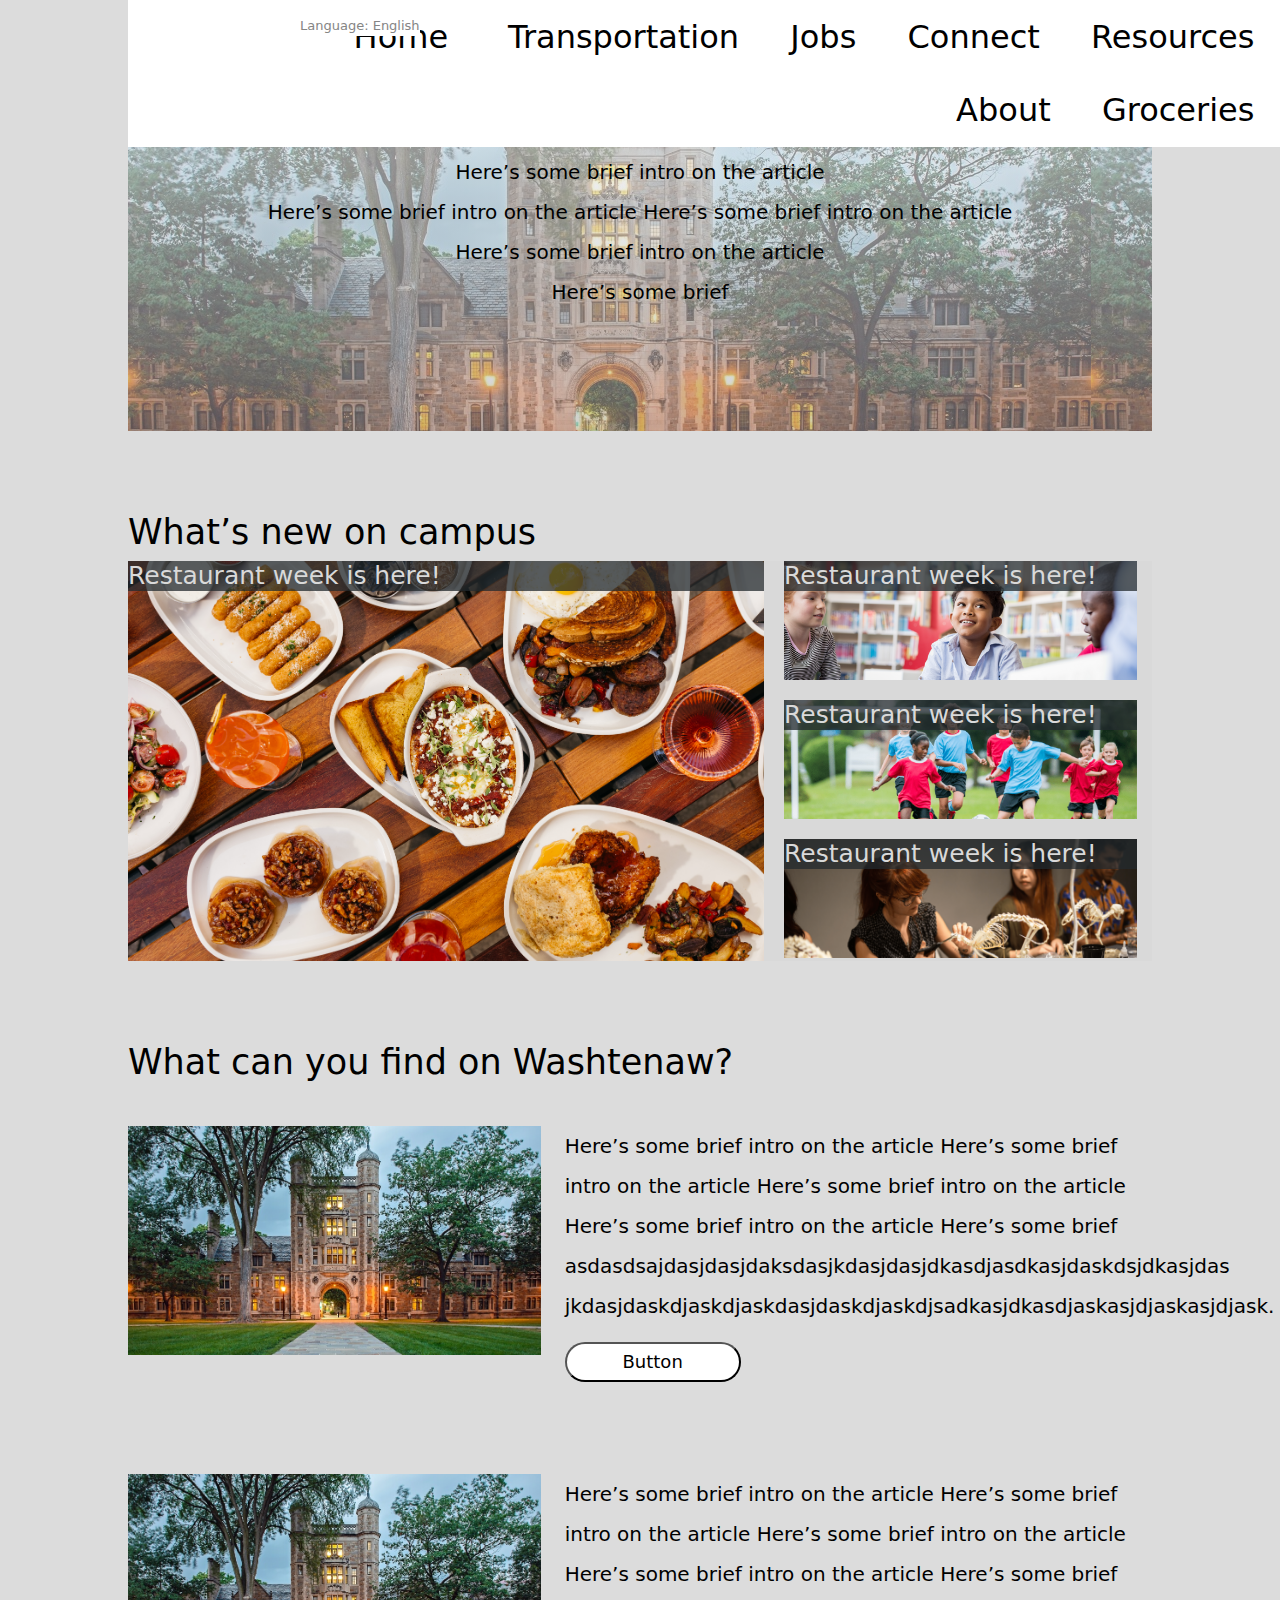
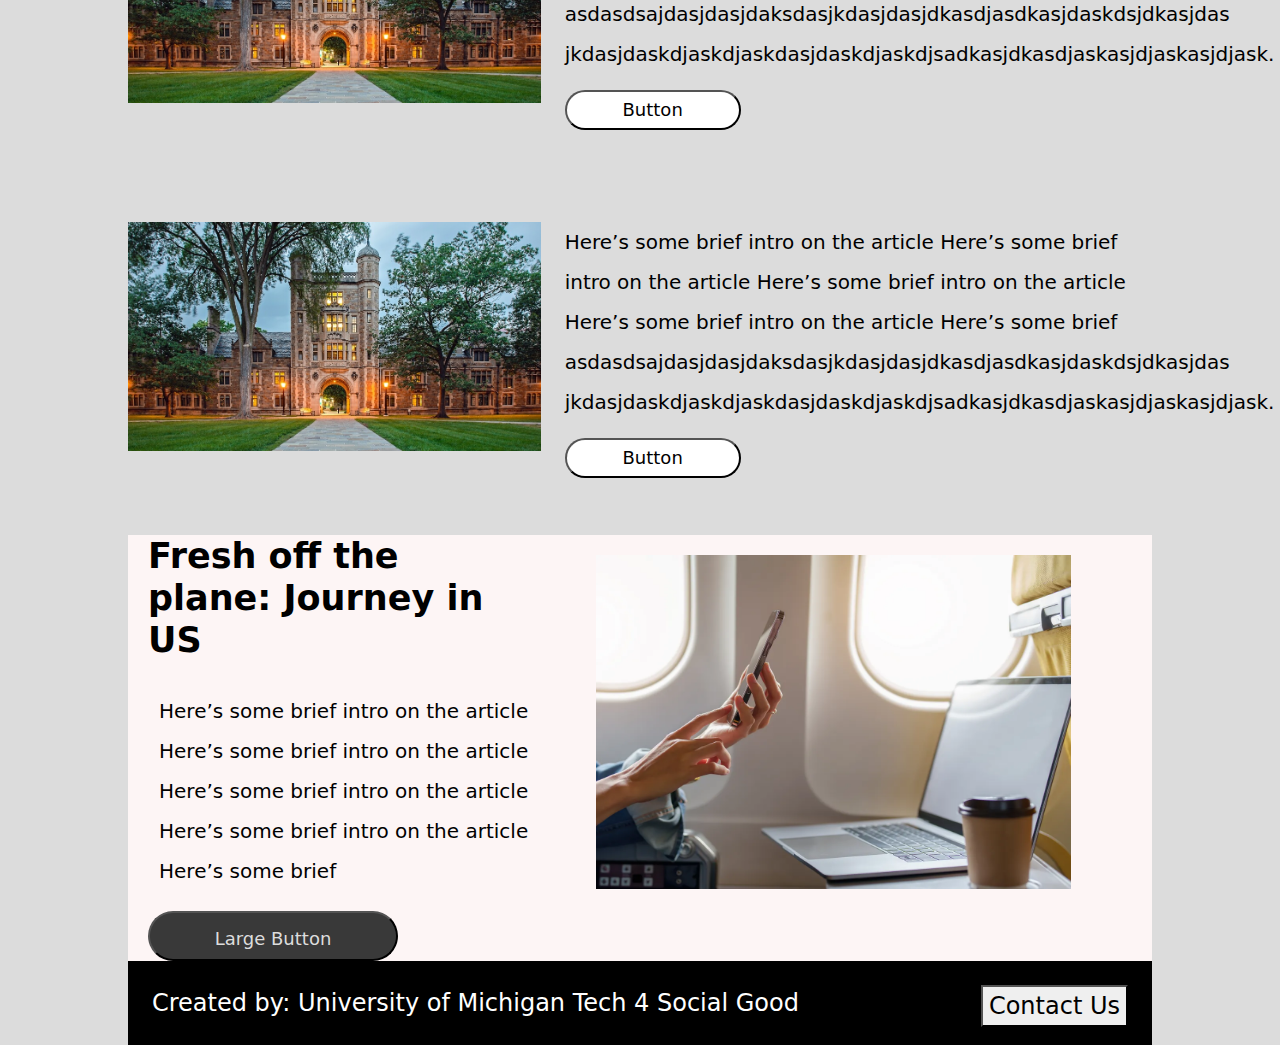
==== commit 259821db: "homepage" ====
--- a/index.html
+++ b/index.html
@@ -17,14 +17,13 @@
 
   <header-component></header-component>
 
-  <div style="background: linear-gradient(rgba(255, 255, 255, 0.677), rgba(165, 165, 165, 0.5)), 
-              url(./images/about/umich_law_school.jpeg); background-size: cover;
-              width: 1280px;
-              height: 357px;
-              margin: 1px 0 33px;
-              padding: 112px 296px 90px 128px;">
-    <h1 style="text-align: center;">Welcome to Arbor Advisor</h1>
-    <p style="text-align: center;">
+  <!-- <div style="background: linear-gradient(rgba(255, 255, 255, 0.677), rgba(165, 165, 165, 0.5)), 
+              url(./images/about/umich_law_school.jpeg);width: 1280px;
+  height: 357px; padding: 112px 296px 90px 128px;"> -->
+  <div class="about-title" style="background: linear-gradient(rgba(255, 255, 255, 0.677), rgba(165, 165, 165, 0.5)), 
+  url(./images/about/umich_law_school.jpeg);">
+    <h1 style="text-align: center; text-shadow: none; font-weight: bold;">Welcome to Arbor Advisor</h1>
+    <p style="text-align: center; text-shadow: none;">
       Here’s some brief intro on the article<br>
       Here’s some brief intro on the article 
       Here’s some brief intro on the article<br> 
@@ -35,53 +34,95 @@
 
   
 
-<h1 style="margin: 33px 216.4px 29px 128px;">What’s new on campus</h1>
-<div style="display: flex; align-items: flex-start; width: 900px; margin: 29px 51px 74px 120px; background-color: #d9d9d9;">
-    <div style="width: 636px; height: 400px; background: url('./images/about/umich_law_school.jpeg'); background-size: cover;"></div>
-    <div style="display: flex; flex-direction: column; justify-content: space-between; margin: 29px 51px 74px 120px;">
-        <div style="width: 353px; height: 119px; background: url('./images/about/umich_law_school.jpeg'); margin: 34px 120px 18px 0;"></div>
-        <div style="width: 353px; height: 119px; background: url('./images/about/umich_law_school.jpeg'); margin: 18px 120px 20px 0;"></div>
-        <div style="width: 353px; height: 119px; background: url('./images/about/umich_law_school.jpeg'); margin: 19px 120px 74px 0"></div>
+<h1 style = "margin-top: 80px">What’s new on campus</h1>
+<div style="display: flex; align-items: flex-start; background-color: #d9d9d9;">
+  <div style="width: 636px; height: 400px; background-image: url('./images/index/brunch.png'); background-size: cover; margin-right: 20px;">
+    <div class="inner-box" style=" background-color: rgba(35, 42, 45, 0.75);">
+      <h2 style="color: #d9d9d9;">Restaurant week is here!</h2>
     </div>
+  </div>
+  <div style="display: flex; flex-direction: column; justify-content: space-between;">
+      <div style="width: 353px; height: 119px; background-image: url('./images/index/kids.png'); background-size: cover; margin-bottom: 20px;">
+        <div class="inner-box" style="background-color: rgba(35, 42, 45, 0.75);">
+          <h2 style="color: #d9d9d9;">Restaurant week is here!</h2>
+        </div>
+      </div>
+      <div style="width: 353px; height: 119px; background-image: url('./images/index/soccer.png'); background-size: cover; margin-bottom: 20px;">
+        <div class="inner-box" style="background-color: rgba(35, 42, 45, 0.75);">
+          <h2 style="color: #d9d9d9;">Restaurant week is here!</h2>
+        </div>
+      </div>
+      <div style="width: 353px; height: 119px; background-image: url('./images/index/workshops.png'); background-size: cover;">
+        <div class="inner-box" style="background-color: rgba(35, 42, 45, 0.75);">
+          <h2 style="color: #d9d9d9;">Restaurant week is here!</h2>
+        </div>
+      </div>
+  </div>
 </div>
 
 
-  <h1 style = "margin: 33px 216.4px 29px 128px;">What can you find on Washtenaw?</h1>
-  <div style="width: 500px; margin: 35px 79px 57px 128px; background-color: #d9d9d9; overflow: hidden;">
-    <img src="./images/about/umich_law_school.jpeg" alt="ALT TEXT" style="max-width: 50%; float: left; margin-right: 20px;">
-    <div style="overflow: hidden;">
-        <p style="text-align:left">
-            Here’s some brief intro on the article Here’s some brief intro on the article <br>
-            Here’s some brief intro on the article Here’s some brief intro on the article <br>
-            Here’s some brief asdasdsajdasjdasjdaksdasjkdasjdasjdkasdjasdkasjdaskdsjdkasjdas<br>
-            jkdasjdaskdjaskdjaskdasjdaskdjaskdjsadkasjdkasdjaskasjdjaskasjdjask.<br>
-            <button>Button</button>
+  <h1 style = "margin-top: 80px">What can you find on Washtenaw?</h1>
+  <div class="row">
+    <div class="col-sm-5">
+        <img src="./images/about/umich_law_school.jpeg" alt="Michigan Law School" style="width: 100%; height: auto; margin: 35px 0px 57px 0px;">
+    </div>
+    <div class="col-sm-7" style="margin: 35px 0px 57px 0px;">
+        <p> 
+            Here’s some brief intro on the article Here’s some brief intro on the article 
+            Here’s some brief intro on the article Here’s some brief intro on the article
+            Here’s some brief asdasdsajdasjdasjdaksdasjkdasjdasjdkasdjasdkasjdaskdsjdkasjdas
+            jkdasjdaskdjaskdjaskdasjdaskdjaskdjsadkasjdkasdjaskasjdjaskasjdjask.
         </p>
+        <button class="medium-button">Button</button>
     </div>
   </div>
 
-  <div style="width: 500px; margin: 35px 79px 57px 128px; background-color: #d9d9d9;">
-    <img src="./images/about/umich_law_school.jpeg" alt="ALT TEXT" style="max-width: 50%; float: left; margin-right: 20px;">
-    <div style="width: 593px;height: 110px; margin: 35px 126px 35px 80px;">
-        <p style="text-align:left">
-            Here’s some brief intro on the article Here’s some brief intro on the article <br>
-            Here’s some brief intro on the article Here’s some brief intro on the article <br>
-            Here’s some brief asdasdsajdasjdasjdaksdasjkdasjdasjdkasdjasdkasjdaskdsjdkasjdas<br>
-            jkdasjdaskdjaskdjaskdasjdaskdjaskdjsadkasjdkasdjaskasjdjaskasjdjask.<br>
-          <button>Button</button>
+  <div class="row">
+    <div class="col-sm-5">
+        <img src="./images/about/umich_law_school.jpeg" alt="Michigan Law School" style="width: 100%; height: auto; margin: 35px 0px 57px 0px;">
+    </div>
+    <div class="col-sm-7" style="margin: 35px 0px 57px 0px;">
+        <p>
+            Here’s some brief intro on the article Here’s some brief intro on the article 
+            Here’s some brief intro on the article Here’s some brief intro on the article
+            Here’s some brief asdasdsajdasjdasjdaksdasjkdasjdasjdkasdjasdkasjdaskdsjdkasjdas
+            jkdasjdaskdjaskdjaskdasjdaskdjaskdjsadkasjdkasdjaskasjdjaskasjdjask.
         </p>
+          <button class="medium-button">Button</button>
     </div>
   </div>
 
+  <div class="row">
+    <div class="col-sm-5">
+        <img src="./images/about/umich_law_school.jpeg" alt="Michigan Law School" style="width: 100%; height: auto; margin: 35px 0px 57px 0px;">
+    </div>
+    <div class="col-sm-7" style="margin: 35px 0px 57px 0px;">
+        <p>
+            Here’s some brief intro on the article Here’s some brief intro on the article 
+            Here’s some brief intro on the article Here’s some brief intro on the article
+            Here’s some brief asdasdsajdasjdasjdaksdasjkdasjdasjdkasdjasdkasjdaskdsjdkasjdas
+            jkdasjdaskdjaskdjaskdasjdaskdjaskdjsadkasjdkasdjaskasjdjaskasjdjask.
+        </p>
+          <button class="medium-button">Button</button>
+    </div>
+  </div>
   
 
-  <div class="Rectangle-86;">
-    <h2>Fresh off the plane: Journey in US</h2>
-    <p>Here’s some brief intro on the article 
-      Here’s some brief intro on the article 
-      Here’s some brief intro on the article 
-      Here’s some brief intro on the article 
-      Here’s some brief</p>
+  <div class="Rectangle-86" style="background-color: #fdf5f5;">
+    <div class="row">
+      <div class="col-sm-5">
+        <h1 style="font-weight: bold; margin: 0 40px 30px 20px;">Fresh off the plane: Journey in US</h1>
+        <p style="margin: 0 0 0 31px">
+          Here’s some brief intro on the article Here’s some brief intro on the article Here’s some brief intro on the article Here’s some brief intro on the article Here’s some brief
+        </p>
+        <button class="large-button">Large Button</button><!-- Assume using Bootstrap's button classes -->
+      </div>
+      <div class="col-sm-7">
+        <img src="./images/index/arrival.png" alt="Michigan Law School" style="width: 475px;
+        height: 334px;
+        margin: 20px 0 4px 31px;">
+      </div>
+    </div>
   </div>
 
   
--- a/style.css
+++ b/style.css
@@ -371,6 +371,7 @@
 transform: scaleX(1);
 }
 
+/* Transportation */
 
 .routes {
 border: none;
@@ -387,61 +388,87 @@
 }
 
 .routes:hover {
-background-color: #414141;
-color: white;
+  background-color: #414141;
+  color: white;
 } 
 
+#currentSchedule {
+  width: 500px;
+}
+
 #container {
-width: 100%;
-margin: auto;
-}
-
-#first {
-width: 30%;
-float: left;
-height: auto;
-}
-
-#second {
-width: 70%;
-float: left;
-background-color: lightgray;
-}
-
-#clear {
-clear: both;
-}
-
-.ourButton {
-border: none;
-color: black;
-padding: 2vw;
-text-align: center;
-font-size: 2vw;
-cursor: pointer;
-}
-
-.ourButton:hover {
-background-color: black;
-color: white;
-} 
-
-/* 
-.buttonRoutes button {
-background-color: #04AA6D; 
-border: 1px solid green; 
-color: white; 
-padding: 10px 24px; 
-cursor: pointer; 
-width: 50%; 
-display: block; 
-}
-
-.buttonRoutes button:not(:last-child) {
-border-bottom: none;
-}
-
-.buttonRoutes button:hover {
-background-color: #3e8e41;
-} */
-
+  width: 100%;
+  margin: auto;
+}
+
+/* Home Page */
+/* Container Style */
+.flex-container {
+  display: flex;
+  align-items: flex-start;
+  background-color: #d9d9d9;
+  width: 100vw; /* Full viewport width */
+  box-sizing: border-box;
+}
+
+/* Large Image Style */
+.large-image {
+  flex: 0 0 636px; /* Fixed size, replace with your ratio or size */
+  height: 400px;
+  background-image: url('./images/index/brunch.png');
+  background-size: cover;
+  margin-right: 20px;
+}
+
+/* Small Images Wrapper Style */
+.small-images {
+  display: flex;
+  flex-direction: column;
+  justify-content: space-between;
+}
+
+/* Small Image Style */
+.small-image {
+  width: 353px;
+  height: 119px;
+  background-size: cover;
+  margin-bottom: 20px;  /* Margin between the small images */
+}
+
+/* Remove margin from the last small image */
+.small-image:last-child {
+  margin-bottom: 0;
+}
+
+/* Home Page Buttons */
+.large-button {
+  width: 250px;
+  height: 50px;
+  margin: 20px 23px 0 20px;
+  padding: 15.1px 59.4px 20.1px 59.4px;
+  border-radius: 30px;
+  font-size: 18px;
+  font-weight: normal;
+  font-stretch: normal;
+  font-style: normal;
+  line-height: normal;
+  letter-spacing: normal;
+  text-align: center;
+  color: #ddd;
+  background-color: #393939;
+}
+
+.medium-button {
+  width: 176px;
+  height: 40px;
+  border-radius: 30px;
+  font-size: 18px;
+  font-weight: normal;
+  font-stretch: normal;
+  font-style: normal;
+  line-height: normal;
+  letter-spacing: normal;
+  text-align: center;
+  color: #000000;
+  background-color: #ffffff;
+}
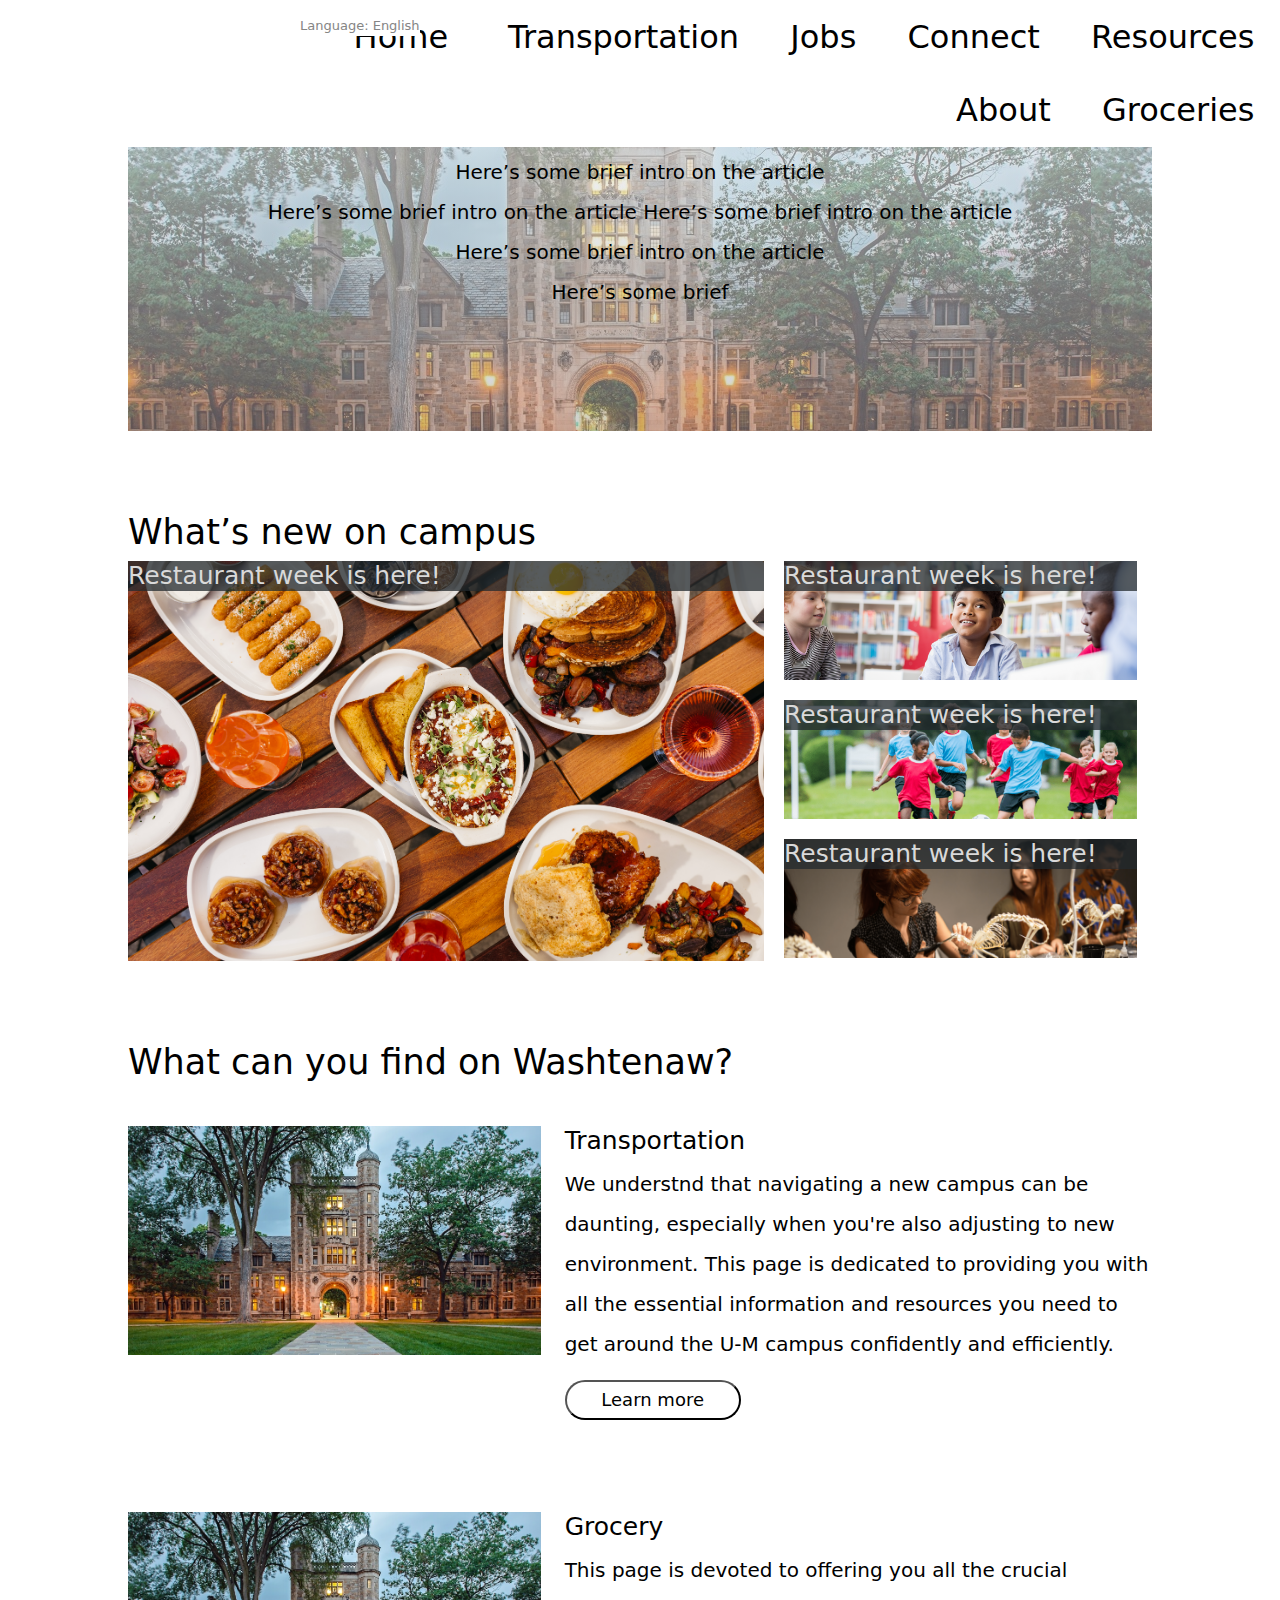
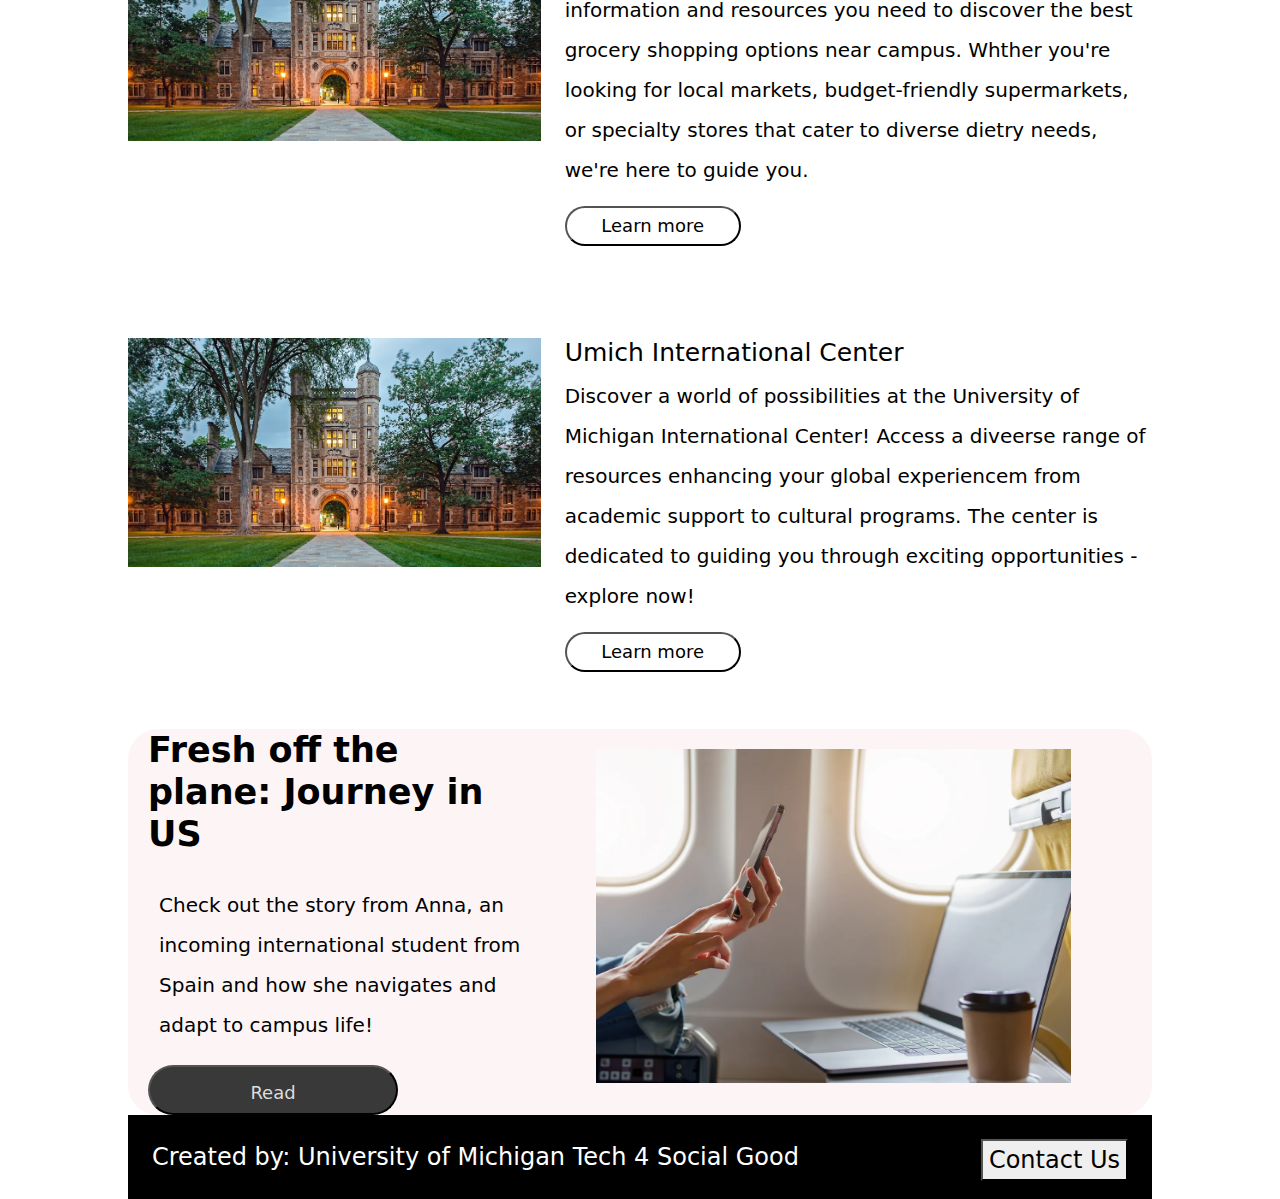
==== commit 011dcfba: "homepage" ====
--- a/index.html
+++ b/index.html
@@ -13,7 +13,7 @@
   <link rel="stylesheet" href="style.css">
   <script src="connected.js" type="text/javascript" defer></script>
 </head>
-<body class = "indexpage">
+<body>
 
   <header-component></header-component>
 
@@ -35,7 +35,7 @@
   
 
 <h1 style = "margin-top: 80px">What’s new on campus</h1>
-<div style="display: flex; align-items: flex-start; background-color: #d9d9d9;">
+<div style="display: flex; align-items: flex-start;">
   <div style="width: 636px; height: 400px; background-image: url('./images/index/brunch.png'); background-size: cover; margin-right: 20px;">
     <div class="inner-box" style=" background-color: rgba(35, 42, 45, 0.75);">
       <h2 style="color: #d9d9d9;">Restaurant week is here!</h2>
@@ -67,13 +67,15 @@
         <img src="./images/about/umich_law_school.jpeg" alt="Michigan Law School" style="width: 100%; height: auto; margin: 35px 0px 57px 0px;">
     </div>
     <div class="col-sm-7" style="margin: 35px 0px 57px 0px;">
+      <h2> Transportation</h2>
         <p> 
-            Here’s some brief intro on the article Here’s some brief intro on the article 
-            Here’s some brief intro on the article Here’s some brief intro on the article
-            Here’s some brief asdasdsajdasjdasjdaksdasjkdasjdasjdkasdjasdkasjdaskdsjdkasjdas
-            jkdasjdaskdjaskdjaskdasjdaskdjaskdjsadkasjdkasdjaskasjdjaskasjdjask.
+            We understnd that navigating a new campus can be daunting, 
+            especially when you're also adjusting to new environment. This
+            page is dedicated to providing you with all the essential
+            information and resources you need to get around the U-M 
+            campus confidently and efficiently.
         </p>
-        <button class="medium-button">Button</button>
+        <button class="medium-button" onclick="location.href='Transportation.html'">Learn more</button>
     </div>
   </div>
 
@@ -82,13 +84,16 @@
         <img src="./images/about/umich_law_school.jpeg" alt="Michigan Law School" style="width: 100%; height: auto; margin: 35px 0px 57px 0px;">
     </div>
     <div class="col-sm-7" style="margin: 35px 0px 57px 0px;">
+      <h2> Grocery</h2>
         <p>
-            Here’s some brief intro on the article Here’s some brief intro on the article 
-            Here’s some brief intro on the article Here’s some brief intro on the article
-            Here’s some brief asdasdsajdasjdasjdaksdasjkdasjdasjdkasdjasdkasjdaskdsjdkasjdas
-            jkdasjdaskdjaskdjaskdasjdaskdjaskdjsadkasjdkasdjaskasjdjaskasjdjask.
+            This page is devoted to offering you all the crucial information
+            and resources you need to discover the best grocery shopping
+            options near campus. Whther you're looking for local markets,
+            budget-friendly supermarkets, or specialty stores that cater to 
+            diverse dietry needs, we're here to guide you.
+            
         </p>
-          <button class="medium-button">Button</button>
+        <button class="medium-button" onclick="location.href='groceries.html'">Learn more</button>
     </div>
   </div>
 
@@ -97,25 +102,29 @@
         <img src="./images/about/umich_law_school.jpeg" alt="Michigan Law School" style="width: 100%; height: auto; margin: 35px 0px 57px 0px;">
     </div>
     <div class="col-sm-7" style="margin: 35px 0px 57px 0px;">
+      <h2> Umich International Center</h2>
         <p>
-            Here’s some brief intro on the article Here’s some brief intro on the article 
-            Here’s some brief intro on the article Here’s some brief intro on the article
-            Here’s some brief asdasdsajdasjdasjdaksdasjkdasjdasjdkasdjasdkasjdaskdsjdkasjdas
-            jkdasjdaskdjaskdjaskdasjdaskdjaskdjsadkasjdkasdjaskasjdjaskasjdjask.
+            Discover a world of possibilities at the University of Michigan
+            International Center! Access a diveerse range of resources
+            enhancing your global experiencem from academic support to 
+            cultural programs. The center is dedicated to guiding you 
+            through exciting opportunities - explore now!
         </p>
-          <button class="medium-button">Button</button>
+        <button class="medium-button" onclick="location.href='https://internationalcenter.umich.edu/'">Learn more</button>
     </div>
   </div>
   
 
-  <div class="Rectangle-86" style="background-color: #fdf5f5;">
+  <div class="Rectangle-86" style="background-color: #fdf5f5; border-radius: 30px;">
     <div class="row">
       <div class="col-sm-5">
         <h1 style="font-weight: bold; margin: 0 40px 30px 20px;">Fresh off the plane: Journey in US</h1>
         <p style="margin: 0 0 0 31px">
-          Here’s some brief intro on the article Here’s some brief intro on the article Here’s some brief intro on the article Here’s some brief intro on the article Here’s some brief
+          Check out the story from Anna, an incoming
+          international student from Spain and how she 
+          navigates and adapt to campus life!
         </p>
-        <button class="large-button">Large Button</button><!-- Assume using Bootstrap's button classes -->
+        <button class="large-button" onclick="location.href='https://internationalcenter.umich.edu/'">Read</button>
       </div>
       <div class="col-sm-7">
         <img src="./images/index/arrival.png" alt="Michigan Law School" style="width: 475px;
--- a/style.css
+++ b/style.css
@@ -21,6 +21,29 @@
   font-size: 20px;
   text-align: left;
   line-height: 40px;
+}
+
+.selection {
+  width: fit-content;
+  border-radius: 4px;
+  overflow: hidden;
+  display: flex;
+  flex-direction: row;
+  flex-wrap: no-wrap;
+}
+.selection input{ display: none; }
+.selection label{
+  font-family: sans-serif;
+  padding: 10px 16px;
+  cursor: pointer;
+  transition: all 0.3s;
+  margin: 10px 20px;
+}
+.selection label:hover{
+  background: lightgray;
+}
+.selection input:checked + label{
+  background: gray;
 }
 
 /* footer */
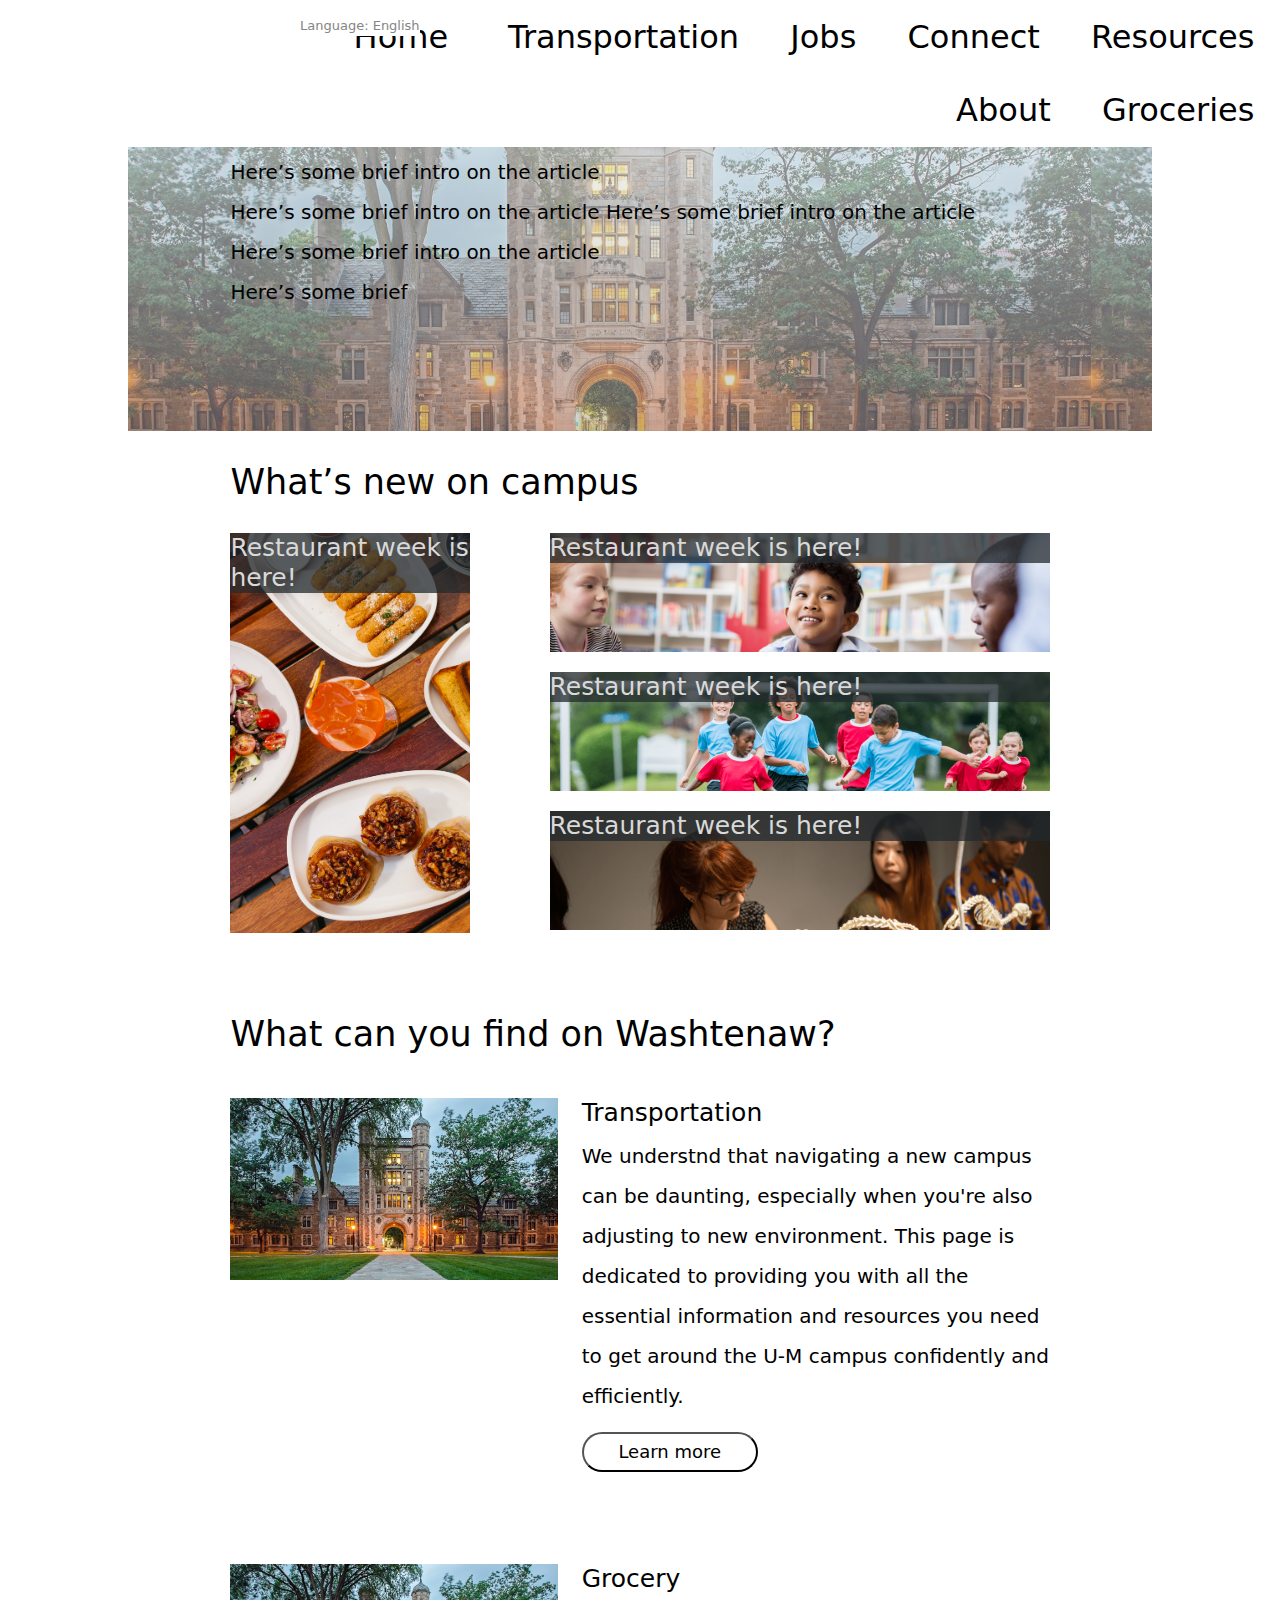
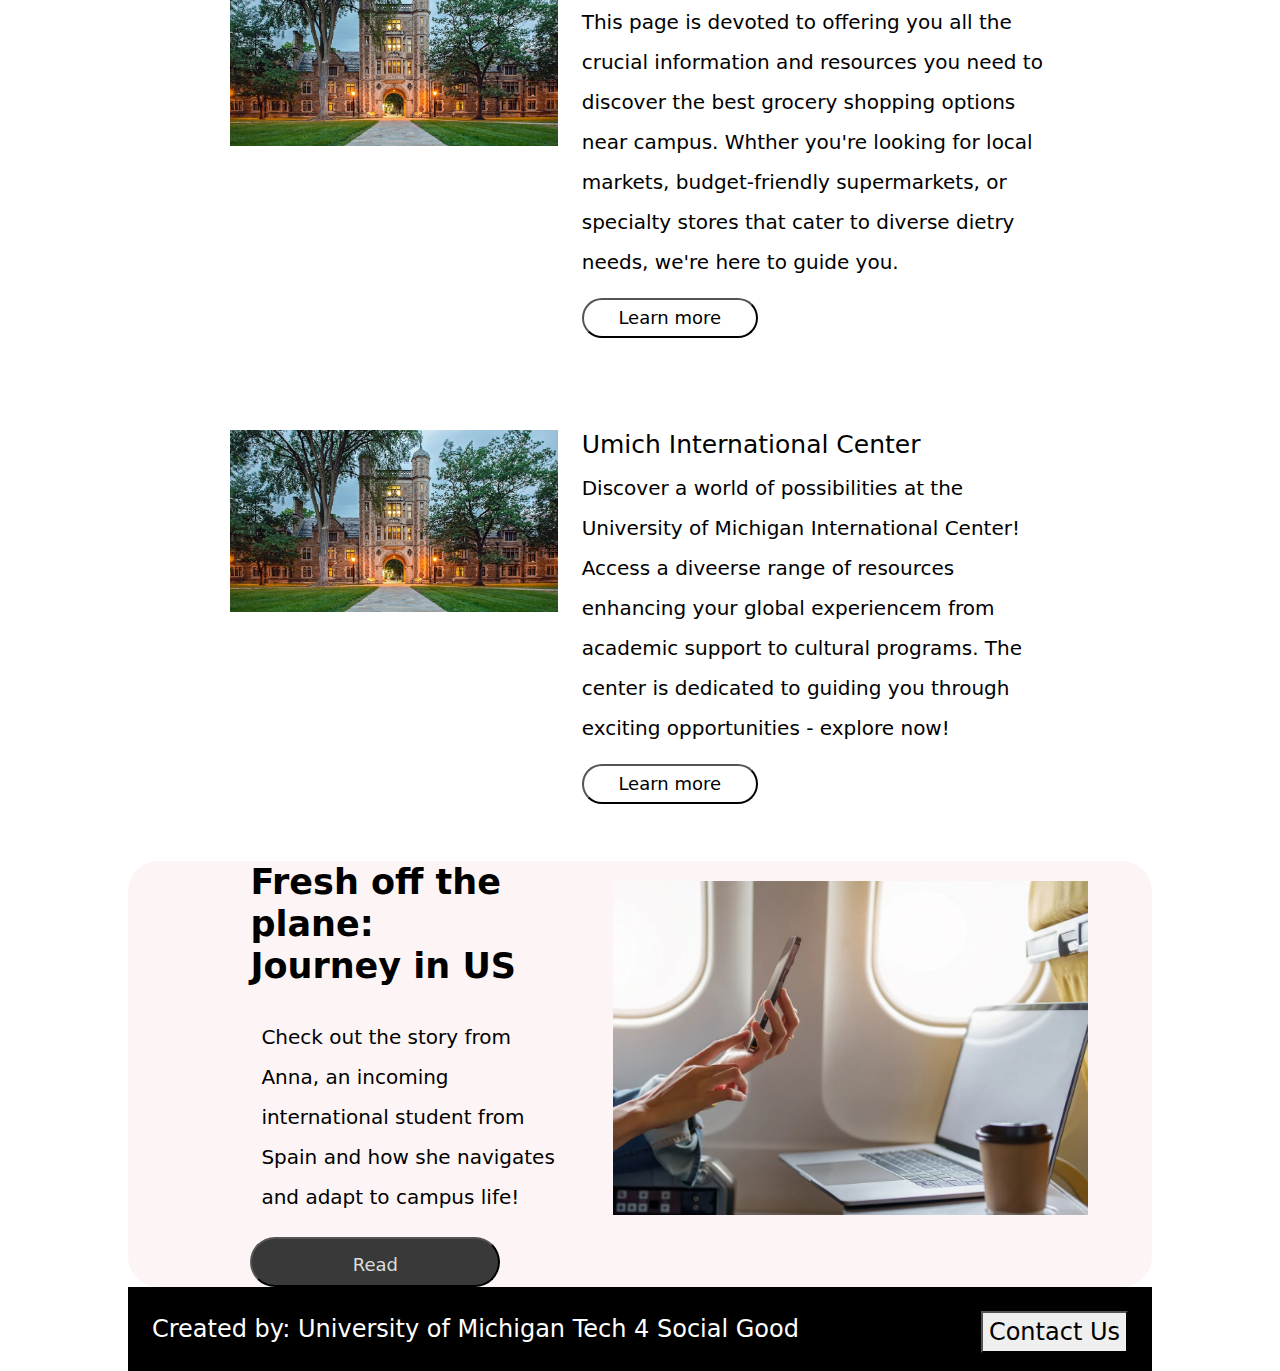
==== commit a4e8d083: "first commit" ====
--- a/index.html
+++ b/index.html
@@ -22,8 +22,8 @@
   height: 357px; padding: 112px 296px 90px 128px;"> -->
   <div class="about-title" style="background: linear-gradient(rgba(255, 255, 255, 0.677), rgba(165, 165, 165, 0.5)), 
   url(./images/about/umich_law_school.jpeg);">
-    <h1 style="text-align: center; text-shadow: none; font-weight: bold;">Welcome to Arbor Advisor</h1>
-    <p style="text-align: center; text-shadow: none;">
+    <h1 style="text-align: left; text-shadow: none; font-weight: bold;">Welcome to Arbor Advisor</h1>
+    <p style="text-align: left; text-shadow: none;">
       Here’s some brief intro on the article<br>
       Here’s some brief intro on the article 
       Here’s some brief intro on the article<br> 
@@ -34,25 +34,25 @@
 
   
 
-<h1 style = "margin-top: 80px">What’s new on campus</h1>
-<div style="display: flex; align-items: flex-start;">
-  <div style="width: 636px; height: 400px; background-image: url('./images/index/brunch.png'); background-size: cover; margin-right: 20px;">
+<h1 style = "margin-top: 30px; margin-bottom: 30px; padding: 0% 10%;">What’s new on campus</h1>
+<div style="display: flex; align-items: flex-start; padding: 0% 10%;">
+  <div style="width: 700px; height: 400px; background-image: url('./images/index/brunch.png'); background-size: cover; margin-right: 20px;">
     <div class="inner-box" style=" background-color: rgba(35, 42, 45, 0.75);">
       <h2 style="color: #d9d9d9;">Restaurant week is here!</h2>
     </div>
   </div>
-  <div style="display: flex; flex-direction: column; justify-content: space-between;">
-      <div style="width: 353px; height: 119px; background-image: url('./images/index/kids.png'); background-size: cover; margin-bottom: 20px;">
+  <div style="display: flex; flex-direction: column; justify-content: space-between; margin-left: 60px;">
+      <div style="width: 500px; height: 119px; background-image: url('./images/index/kids.png'); background-size: cover; margin-bottom: 20px;">
         <div class="inner-box" style="background-color: rgba(35, 42, 45, 0.75);">
           <h2 style="color: #d9d9d9;">Restaurant week is here!</h2>
         </div>
       </div>
-      <div style="width: 353px; height: 119px; background-image: url('./images/index/soccer.png'); background-size: cover; margin-bottom: 20px;">
+      <div style="width: 500px; height: 119px; background-image: url('./images/index/soccer.png'); background-size: cover; margin-bottom: 20px;">
         <div class="inner-box" style="background-color: rgba(35, 42, 45, 0.75);">
           <h2 style="color: #d9d9d9;">Restaurant week is here!</h2>
         </div>
       </div>
-      <div style="width: 353px; height: 119px; background-image: url('./images/index/workshops.png'); background-size: cover;">
+      <div style="width: 500px; height: 119px; background-image: url('./images/index/workshops.png'); background-size: cover;">
         <div class="inner-box" style="background-color: rgba(35, 42, 45, 0.75);">
           <h2 style="color: #d9d9d9;">Restaurant week is here!</h2>
         </div>
@@ -61,8 +61,8 @@
 </div>
 
 
-  <h1 style = "margin-top: 80px">What can you find on Washtenaw?</h1>
-  <div class="row">
+  <h1 style = "margin-top: 80px; padding: 0% 10%;">What can you find on Washtenaw?</h1>
+  <div class="row" style = "padding: 0% 10%;">
     <div class="col-sm-5">
         <img src="./images/about/umich_law_school.jpeg" alt="Michigan Law School" style="width: 100%; height: auto; margin: 35px 0px 57px 0px;">
     </div>
@@ -79,7 +79,7 @@
     </div>
   </div>
 
-  <div class="row">
+  <div class="row" style = "padding: 0% 10%;">
     <div class="col-sm-5">
         <img src="./images/about/umich_law_school.jpeg" alt="Michigan Law School" style="width: 100%; height: auto; margin: 35px 0px 57px 0px;">
     </div>
@@ -97,7 +97,7 @@
     </div>
   </div>
 
-  <div class="row">
+  <div class="row" style = "padding: 0% 10%;">
     <div class="col-sm-5">
         <img src="./images/about/umich_law_school.jpeg" alt="Michigan Law School" style="width: 100%; height: auto; margin: 35px 0px 57px 0px;">
     </div>
@@ -115,7 +115,7 @@
   </div>
   
 
-  <div class="Rectangle-86" style="background-color: #fdf5f5; border-radius: 30px;">
+  <div style="background-color: #fdf5f5; border-radius: 30px; padding: 0% 10%;">
     <div class="row">
       <div class="col-sm-5">
         <h1 style="font-weight: bold; margin: 0 40px 30px 20px;">Fresh off the plane: Journey in US</h1>
--- a/style.css
+++ b/style.css
@@ -14,6 +14,13 @@
   color: black;
   text-align: left;
   font-size: 25px;
+}
+
+h3 {
+  color: black;
+  text-align: left;
+  font-size: 20px;
+  font-style: bold;
 }
 
 p {
@@ -30,6 +37,7 @@
   display: flex;
   flex-direction: row;
   flex-wrap: no-wrap;
+  padding: 15px 0px;
 }
 .selection input{ display: none; }
 .selection label{
@@ -44,6 +52,51 @@
 }
 .selection input:checked + label{
   background: gray;
+}
+
+.groceryPopup {
+  position: fixed;
+  width: 1000px;
+  height: 650px;
+  background: white;
+  border: 1px solid black;
+  padding: 50px;
+  margin: auto;
+  top: 0;
+  right: 0;
+  bottom: 0;
+  left: 0;
+  z-index: 10;
+  display: none;
+}      
+
+.dimmer {
+  display: none;
+  background: #000;
+  opacity: 0.5;
+  position: fixed;
+  top: 0;
+  left: 0;
+  width: 100%;
+  height: 100%;
+  z-index: 100;
+}
+
+.dim {
+  display: block;
+  margin: 2em auto;
+  z-index: 200;
+}
+
+#closeButton {
+  line-height: 10px;
+  font-size: 50px;
+  border: none;
+  background-color: white;
+  color: black;
+  /* position: absolute; */
+  cursor: pointer;
+  float: right;
 }
 
 /* footer */
